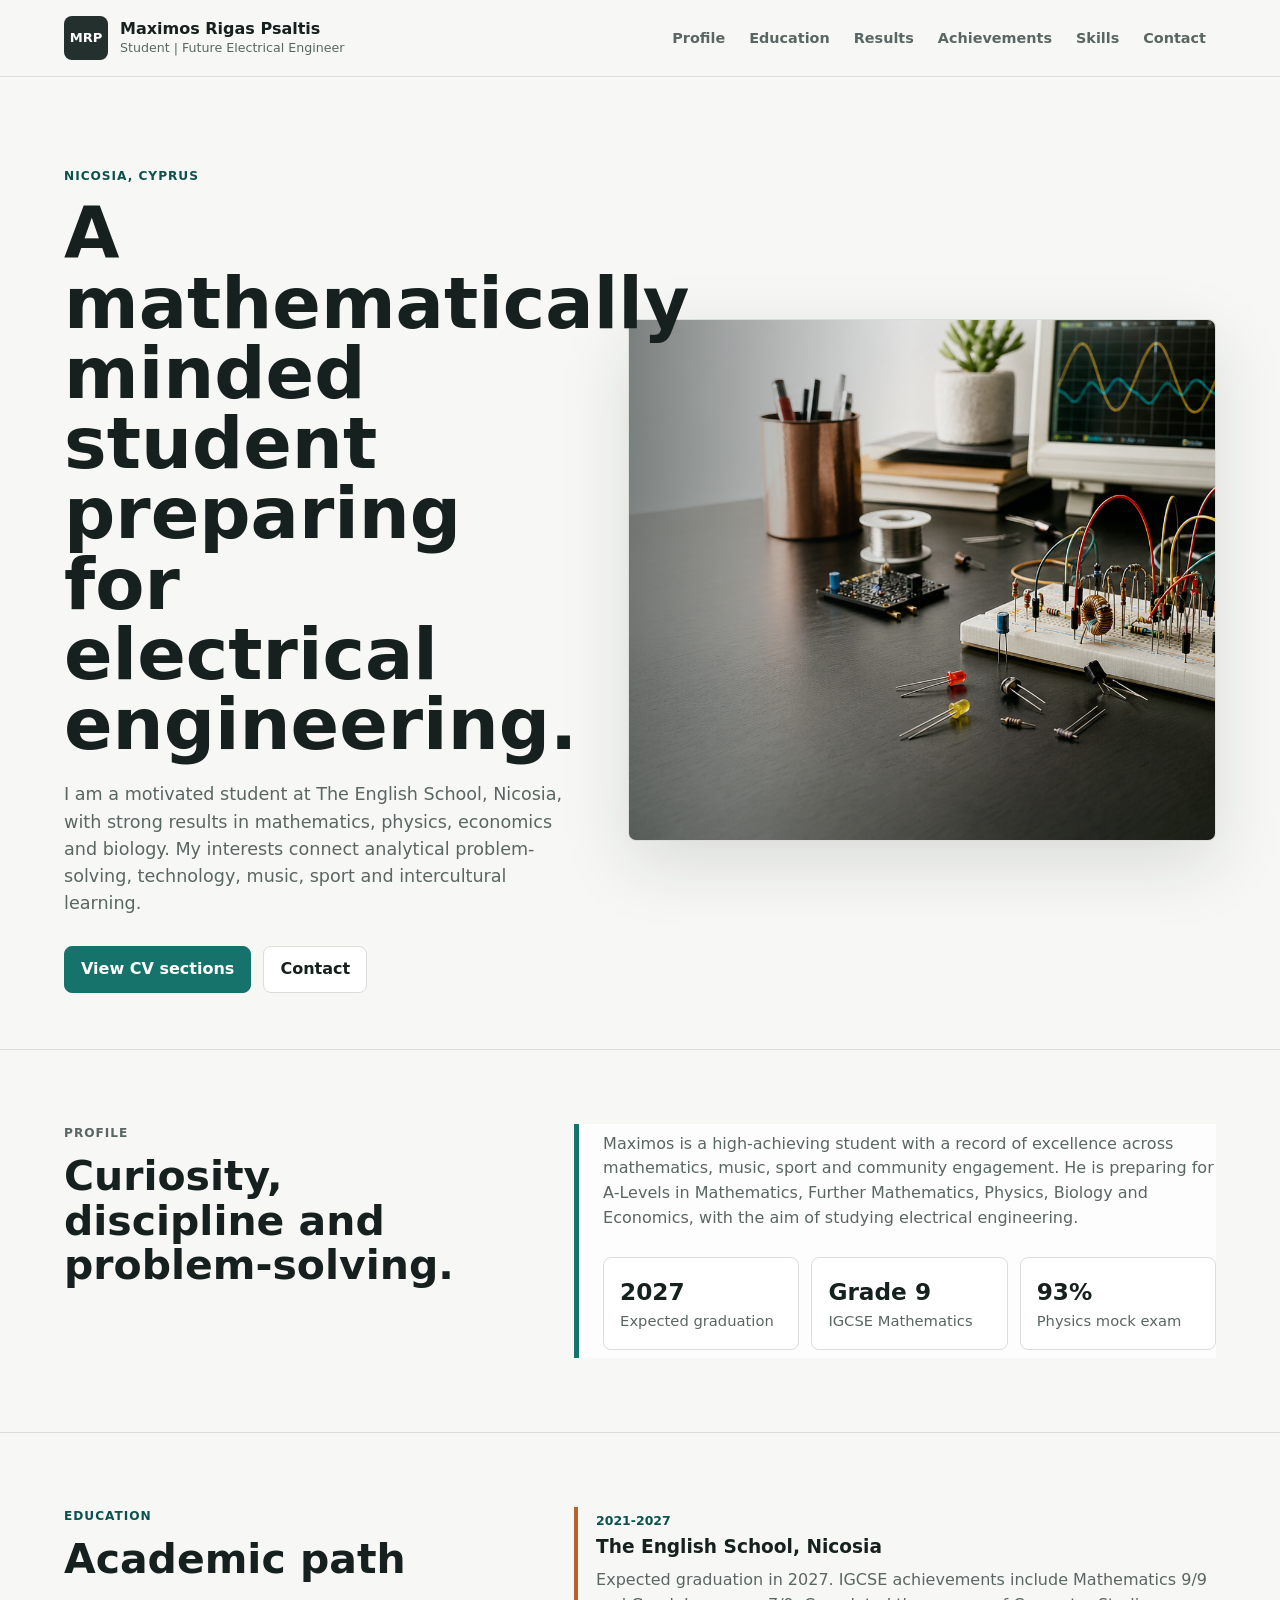
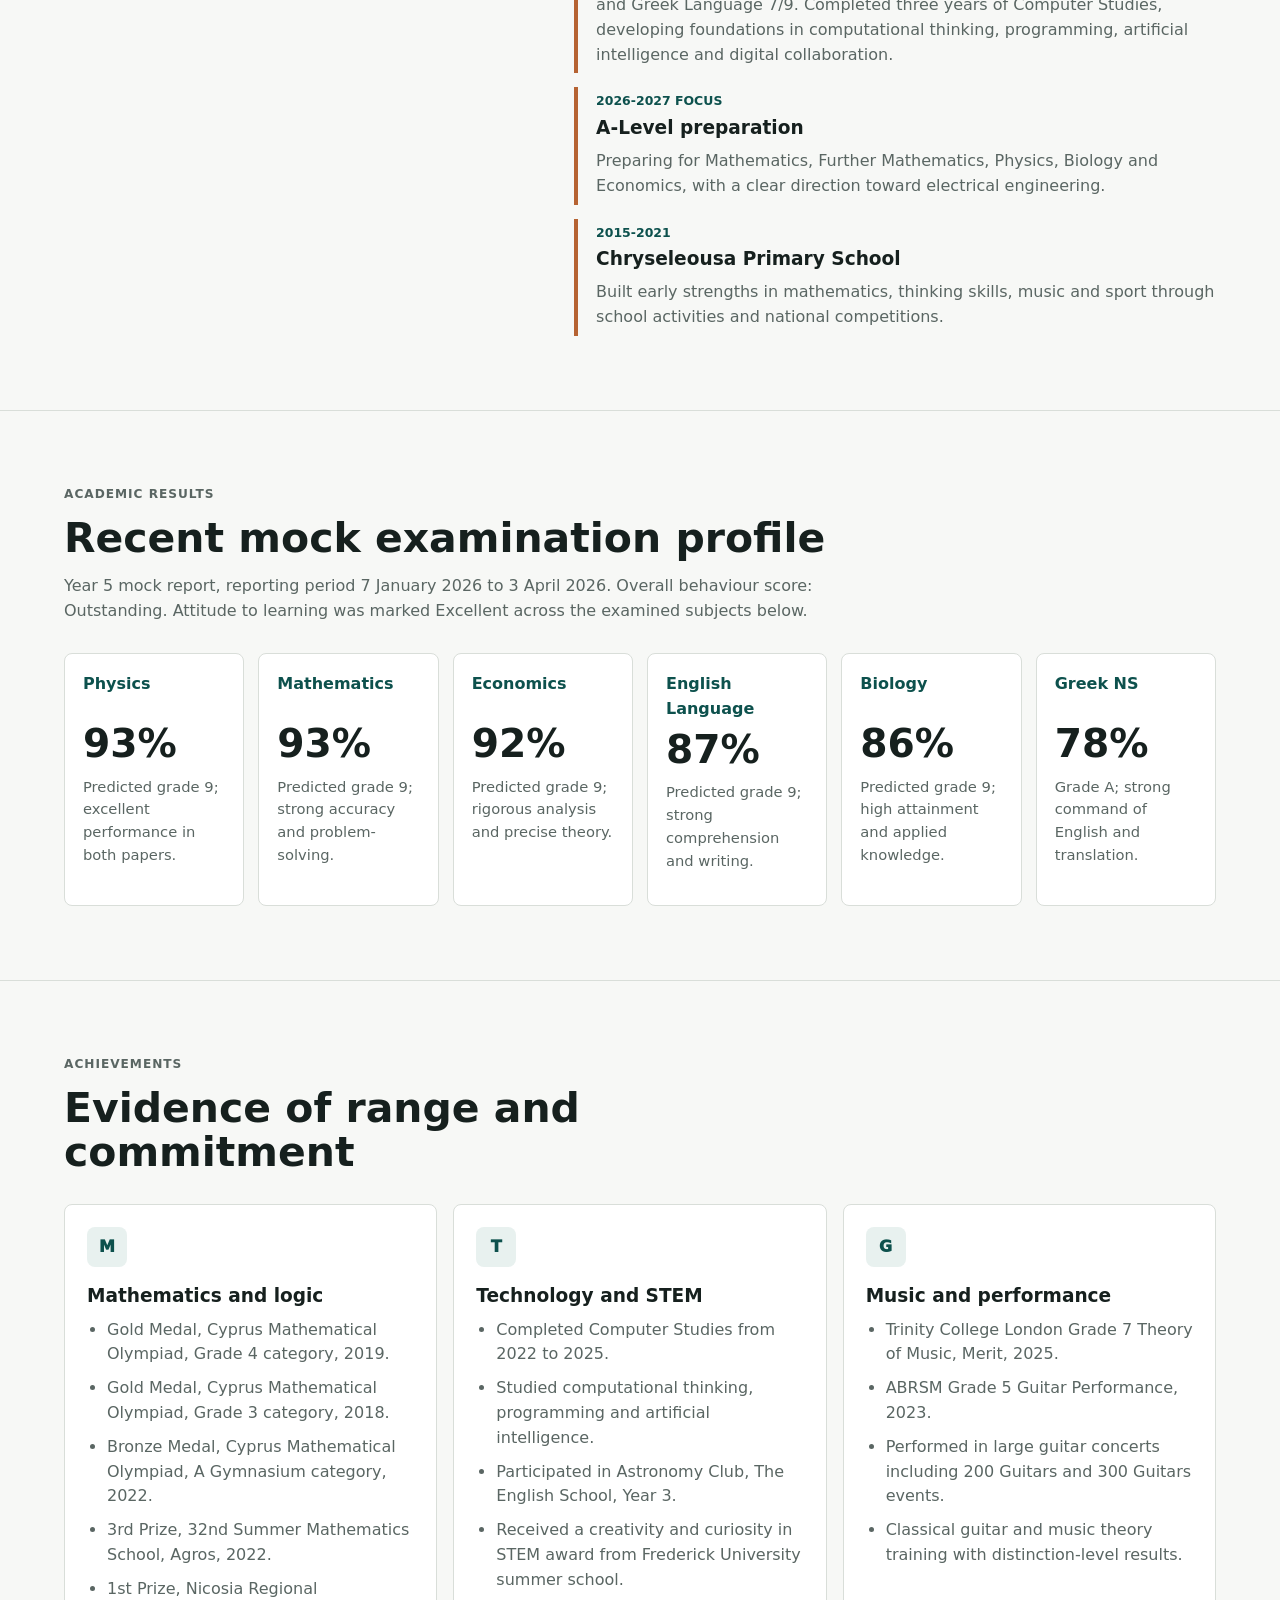
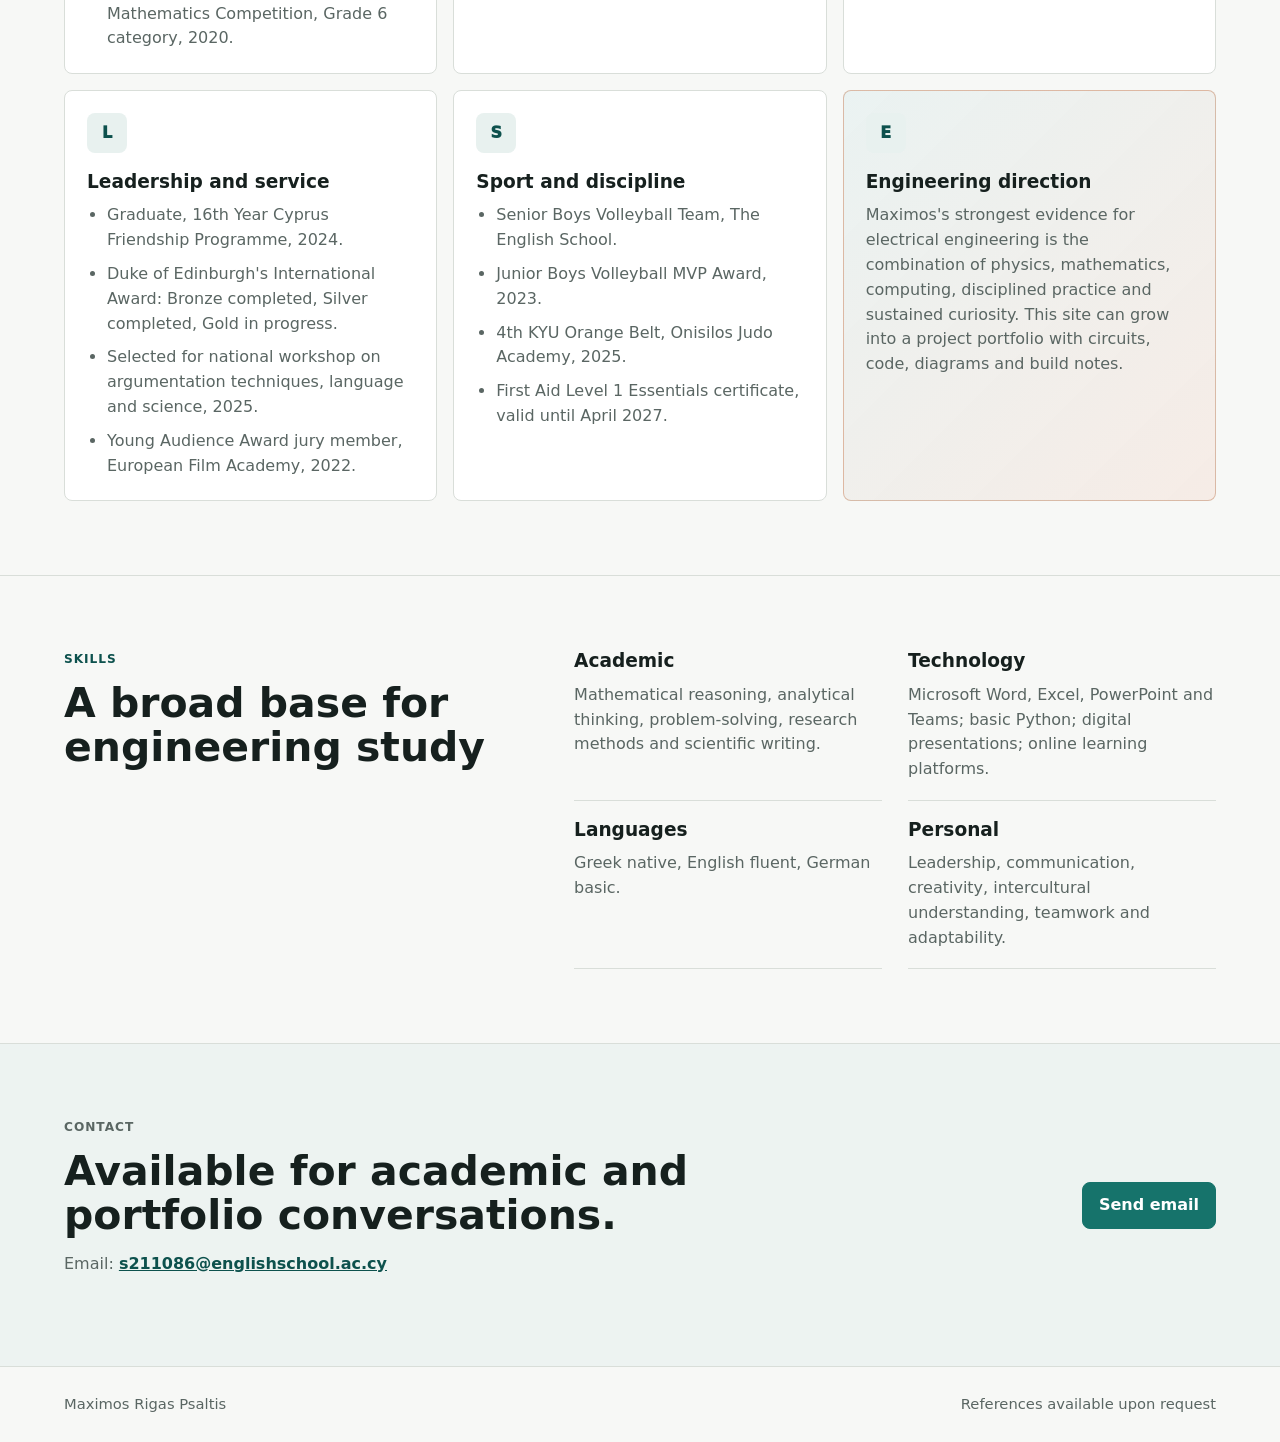
==== index.html @ 95f750e1 "Add files via upload" ====
<!doctype html>
<html lang="en">
  <head>
    <meta charset="utf-8">
    <meta name="viewport" content="width=device-width, initial-scale=1">
    <meta
      name="description"
      content="Online CV and engineering portfolio for Maximos Rigas Psaltis, a student at The English School, Nicosia."
    >
    <title>Maximos Rigas Psaltis | CV</title>
    <link rel="stylesheet" href="styles.css">
  </head>
  <body>
    <header class="site-header">
      <a class="brand" href="#top" aria-label="Maximos Rigas Psaltis home">
        <span class="brand-mark">MRP</span>
        <span>
          <strong>Maximos Rigas Psaltis</strong>
          <small>Student | Future Electrical Engineer</small>
        </span>
      </a>

      <nav class="top-nav" aria-label="Main navigation">
        <a href="#profile">Profile</a>
        <a href="#education">Education</a>
        <a href="#results">Results</a>
        <a href="#achievements">Achievements</a>
        <a href="#skills">Skills</a>
        <a href="#contact">Contact</a>
      </nav>
    </header>

    <main id="top">
      <section class="hero" aria-labelledby="hero-title">
        <div class="hero-copy">
          <p class="eyebrow">Nicosia, Cyprus</p>
          <h1 id="hero-title">A mathematically minded student preparing for electrical engineering.</h1>
          <p class="hero-text">
            I am a motivated student at The English School, Nicosia, with strong
            results in mathematics, physics, economics and biology. My interests
            connect analytical problem-solving, technology, music, sport and
            intercultural learning.
          </p>
          <div class="hero-actions" aria-label="Primary actions">
            <a class="button primary" href="#achievements">View CV sections</a>
            <a class="button secondary" href="#contact">Contact</a>
          </div>
        </div>

        <figure class="hero-media">
          <img src="assets/engineering-hero.png" alt="Electronics workbench with circuit components and study materials">
        </figure>
      </section>

      <section id="profile" class="section intro-grid" aria-labelledby="profile-title">
        <div class="section-heading">
          <p class="eyebrow">Profile</p>
          <h2 id="profile-title">Curiosity, discipline and problem-solving.</h2>
        </div>
        <div class="profile-card">
          <p>
            Maximos is a high-achieving student with a record of excellence across
            mathematics, music, sport and community engagement. He is preparing for
            A-Levels in Mathematics, Further Mathematics, Physics, Biology and
            Economics, with the aim of studying electrical engineering.
          </p>
          <div class="stat-row" aria-label="Profile highlights">
            <div>
              <strong>2027</strong>
              <span>Expected graduation</span>
            </div>
            <div>
              <strong>Grade 9</strong>
              <span>IGCSE Mathematics</span>
            </div>
            <div>
              <strong>93%</strong>
              <span>Physics mock exam</span>
            </div>
          </div>
        </div>
      </section>

      <section id="education" class="section split" aria-labelledby="education-title">
        <div>
          <p class="eyebrow">Education</p>
          <h2 id="education-title">Academic path</h2>
        </div>
        <div class="timeline">
          <article>
            <span>2021-2027</span>
            <h3>The English School, Nicosia</h3>
            <p>
              Expected graduation in 2027. IGCSE achievements include Mathematics
              9/9 and Greek Language 7/9. Completed three years of Computer
              Studies, developing foundations in computational thinking,
              programming, artificial intelligence and digital collaboration.
            </p>
          </article>
          <article>
            <span>2026-2027 focus</span>
            <h3>A-Level preparation</h3>
            <p>
              Preparing for Mathematics, Further Mathematics, Physics, Biology and
              Economics, with a clear direction toward electrical engineering.
            </p>
          </article>
          <article>
            <span>2015-2021</span>
            <h3>Chryseleousa Primary School</h3>
            <p>
              Built early strengths in mathematics, thinking skills, music and
              sport through school activities and national competitions.
            </p>
          </article>
        </div>
      </section>

      <section id="results" class="section" aria-labelledby="results-title">
        <div class="section-heading">
          <p class="eyebrow">Academic results</p>
          <h2 id="results-title">Recent mock examination profile</h2>
          <p>
            Year 5 mock report, reporting period 7 January 2026 to 3 April 2026.
            Overall behaviour score: Outstanding. Attitude to learning was marked
            Excellent across the examined subjects below.
          </p>
        </div>

        <div class="results-grid">
          <article class="result-card">
            <span>Physics</span>
            <strong>93%</strong>
            <p>Predicted grade 9; excellent performance in both papers.</p>
          </article>
          <article class="result-card">
            <span>Mathematics</span>
            <strong>93%</strong>
            <p>Predicted grade 9; strong accuracy and problem-solving.</p>
          </article>
          <article class="result-card">
            <span>Economics</span>
            <strong>92%</strong>
            <p>Predicted grade 9; rigorous analysis and precise theory.</p>
          </article>
          <article class="result-card">
            <span>English Language</span>
            <strong>87%</strong>
            <p>Predicted grade 9; strong comprehension and writing.</p>
          </article>
          <article class="result-card">
            <span>Biology</span>
            <strong>86%</strong>
            <p>Predicted grade 9; high attainment and applied knowledge.</p>
          </article>
          <article class="result-card">
            <span>Greek NS</span>
            <strong>78%</strong>
            <p>Grade A; strong command of English and translation.</p>
          </article>
        </div>
      </section>

      <section id="achievements" class="section" aria-labelledby="achievements-title">
        <div class="section-heading">
          <p class="eyebrow">Achievements</p>
          <h2 id="achievements-title">Evidence of range and commitment</h2>
        </div>

        <div class="achievement-grid">
          <article class="achievement-card">
            <div class="card-icon" aria-hidden="true">M</div>
            <h3>Mathematics and logic</h3>
            <ul>
              <li>Gold Medal, Cyprus Mathematical Olympiad, Grade 4 category, 2019.</li>
              <li>Gold Medal, Cyprus Mathematical Olympiad, Grade 3 category, 2018.</li>
              <li>Bronze Medal, Cyprus Mathematical Olympiad, A Gymnasium category, 2022.</li>
              <li>3rd Prize, 32nd Summer Mathematics School, Agros, 2022.</li>
              <li>1st Prize, Nicosia Regional Mathematics Competition, Grade 6 category, 2020.</li>
            </ul>
          </article>

          <article class="achievement-card">
            <div class="card-icon" aria-hidden="true">T</div>
            <h3>Technology and STEM</h3>
            <ul>
              <li>Completed Computer Studies from 2022 to 2025.</li>
              <li>Studied computational thinking, programming and artificial intelligence.</li>
              <li>Participated in Astronomy Club, The English School, Year 3.</li>
              <li>Received a creativity and curiosity in STEM award from Frederick University summer school.</li>
            </ul>
          </article>

          <article class="achievement-card">
            <div class="card-icon" aria-hidden="true">G</div>
            <h3>Music and performance</h3>
            <ul>
              <li>Trinity College London Grade 7 Theory of Music, Merit, 2025.</li>
              <li>ABRSM Grade 5 Guitar Performance, 2023.</li>
              <li>Performed in large guitar concerts including 200 Guitars and 300 Guitars events.</li>
              <li>Classical guitar and music theory training with distinction-level results.</li>
            </ul>
          </article>

          <article class="achievement-card">
            <div class="card-icon" aria-hidden="true">L</div>
            <h3>Leadership and service</h3>
            <ul>
              <li>Graduate, 16th Year Cyprus Friendship Programme, 2024.</li>
              <li>Duke of Edinburgh's International Award: Bronze completed, Silver completed, Gold in progress.</li>
              <li>Selected for national workshop on argumentation techniques, language and science, 2025.</li>
              <li>Young Audience Award jury member, European Film Academy, 2022.</li>
            </ul>
          </article>

          <article class="achievement-card">
            <div class="card-icon" aria-hidden="true">S</div>
            <h3>Sport and discipline</h3>
            <ul>
              <li>Senior Boys Volleyball Team, The English School.</li>
              <li>Junior Boys Volleyball MVP Award, 2023.</li>
              <li>4th KYU Orange Belt, Onisilos Judo Academy, 2025.</li>
              <li>First Aid Level 1 Essentials certificate, valid until April 2027.</li>
            </ul>
          </article>

          <article class="achievement-card highlight-card">
            <div class="card-icon" aria-hidden="true">E</div>
            <h3>Engineering direction</h3>
            <p>
              Maximos's strongest evidence for electrical engineering is the
              combination of physics, mathematics, computing, disciplined practice
              and sustained curiosity. This site can grow into a project portfolio
              with circuits, code, diagrams and build notes.
            </p>
          </article>
        </div>
      </section>

      <section id="skills" class="section split" aria-labelledby="skills-title">
        <div>
          <p class="eyebrow">Skills</p>
          <h2 id="skills-title">A broad base for engineering study</h2>
        </div>
        <div class="skills-list">
          <div>
            <h3>Academic</h3>
            <p>Mathematical reasoning, analytical thinking, problem-solving, research methods and scientific writing.</p>
          </div>
          <div>
            <h3>Technology</h3>
            <p>Microsoft Word, Excel, PowerPoint and Teams; basic Python; digital presentations; online learning platforms.</p>
          </div>
          <div>
            <h3>Languages</h3>
            <p>Greek native, English fluent, German basic.</p>
          </div>
          <div>
            <h3>Personal</h3>
            <p>Leadership, communication, creativity, intercultural understanding, teamwork and adaptability.</p>
          </div>
        </div>
      </section>

      <section id="contact" class="section contact-band" aria-labelledby="contact-title">
        <div>
          <p class="eyebrow">Contact</p>
          <h2 id="contact-title">Available for academic and portfolio conversations.</h2>
          <p>
            Email: <a href="mailto:s211086@englishschool.ac.cy">s211086@englishschool.ac.cy</a>
          </p>
        </div>
        <a class="button primary" href="mailto:s211086@englishschool.ac.cy">Send email</a>
      </section>
    </main>

    <footer class="site-footer">
      <span>Maximos Rigas Psaltis</span>
      <span>References available upon request</span>
    </footer>
  </body>
</html>
---- styles.css ----
:root {
  color-scheme: light;
  --bg: #f7f8f6;
  --ink: #16201e;
  --muted: #5a6663;
  --line: #d9ded9;
  --panel: #ffffff;
  --soft: #e8f1ef;
  --accent: #16736b;
  --accent-dark: #0d514d;
  --copper: #b66332;
  --graphite: #24302e;
  --shadow: 0 22px 70px rgba(22, 32, 30, 0.13);
}

* {
  box-sizing: border-box;
}

html {
  scroll-behavior: smooth;
}

body {
  margin: 0;
  background: var(--bg);
  color: var(--ink);
  font-family:
    Inter, ui-sans-serif, system-ui, -apple-system, BlinkMacSystemFont, "Segoe UI",
    sans-serif;
  line-height: 1.55;
}

a {
  color: inherit;
}

.site-header {
  position: sticky;
  top: 0;
  z-index: 20;
  display: flex;
  align-items: center;
  justify-content: space-between;
  gap: 24px;
  padding: 16px clamp(18px, 5vw, 72px);
  border-bottom: 1px solid rgba(217, 222, 217, 0.9);
  background: rgba(247, 248, 246, 0.93);
  backdrop-filter: blur(18px);
}

.brand {
  display: flex;
  align-items: center;
  gap: 12px;
  min-width: 250px;
  text-decoration: none;
}

.brand-mark {
  display: grid;
  width: 44px;
  height: 44px;
  flex: 0 0 auto;
  place-items: center;
  border-radius: 8px;
  background: var(--graphite);
  color: #fff;
  font-size: 0.82rem;
  font-weight: 900;
}

.brand strong,
.brand small {
  display: block;
}

.brand strong {
  line-height: 1.2;
}

.brand small {
  color: var(--muted);
  font-size: 0.79rem;
}

.top-nav {
  display: flex;
  align-items: center;
  justify-content: flex-end;
  gap: 4px;
}

.top-nav a {
  border-radius: 8px;
  color: var(--muted);
  font-size: 0.9rem;
  font-weight: 750;
  padding: 8px 10px;
  text-decoration: none;
}

.top-nav a:hover {
  background: var(--soft);
  color: var(--ink);
}

.hero {
  display: grid;
  grid-template-columns: minmax(0, 0.92fr) minmax(360px, 1.08fr);
  gap: clamp(28px, 5vw, 72px);
  min-height: calc(100vh - 77px);
  padding: clamp(48px, 7vw, 92px) clamp(18px, 5vw, 72px) 56px;
  align-items: center;
}

.hero-copy {
  position: relative;
  z-index: 1;
}

.eyebrow {
  margin: 0 0 12px;
  color: var(--accent-dark);
  font-size: 0.76rem;
  font-weight: 900;
  letter-spacing: 0.08em;
  text-transform: uppercase;
}

h1,
h2,
h3,
p {
  margin-top: 0;
}

h1 {
  max-width: 840px;
  margin-bottom: 22px;
  font-size: clamp(2.55rem, 5.6vw, 5.45rem);
  letter-spacing: 0;
  line-height: 0.98;
}

h2 {
  margin-bottom: 14px;
  font-size: clamp(1.85rem, 3.2vw, 3.15rem);
  letter-spacing: 0;
  line-height: 1.08;
}

h3 {
  margin-bottom: 10px;
  font-size: 1.16rem;
  line-height: 1.2;
}

.hero-text,
.section-heading p,
.profile-card p,
.timeline p,
.result-card p,
.achievement-card li,
.achievement-card p,
.skills-list p,
.contact-band p {
  color: var(--muted);
}

.hero-text {
  max-width: 690px;
  margin-bottom: 28px;
  font-size: 1.1rem;
}

.hero-actions {
  display: flex;
  flex-wrap: wrap;
  gap: 12px;
}

.button {
  display: inline-flex;
  align-items: center;
  justify-content: center;
  min-height: 44px;
  border: 1px solid var(--line);
  border-radius: 8px;
  padding: 10px 16px;
  font-weight: 850;
  text-decoration: none;
}

.button.primary {
  border-color: var(--accent);
  background: var(--accent);
  color: #fff;
}

.button.primary:hover {
  background: var(--accent-dark);
}

.button.secondary {
  background: #fff;
}

.button.secondary:hover {
  border-color: var(--accent);
}

.hero-media {
  position: relative;
  min-height: 520px;
  margin: 0;
  overflow: hidden;
  border: 1px solid rgba(217, 222, 217, 0.95);
  border-radius: 8px;
  background: var(--panel);
  box-shadow: var(--shadow);
}

.hero-media::after {
  position: absolute;
  inset: 0;
  content: "";
  background:
    linear-gradient(90deg, rgba(22, 32, 30, 0.55), rgba(22, 32, 30, 0.04) 48%),
    linear-gradient(0deg, rgba(22, 32, 30, 0.18), transparent 38%);
  pointer-events: none;
}

.hero-media img {
  width: 100%;
  height: 100%;
  min-height: 520px;
  display: block;
  object-fit: cover;
}

.section {
  padding: 74px clamp(18px, 5vw, 72px);
  border-top: 1px solid var(--line);
}

.section-heading {
  max-width: 790px;
  margin-bottom: 30px;
}

.intro-grid,
.split {
  display: grid;
  grid-template-columns: minmax(0, 0.82fr) minmax(340px, 1.18fr);
  gap: clamp(26px, 5vw, 72px);
}

.profile-card {
  border-left: 5px solid var(--accent);
  background: rgba(255, 255, 255, 0.76);
  padding: 8px 0 8px 24px;
}

.stat-row {
  display: grid;
  grid-template-columns: repeat(3, minmax(0, 1fr));
  gap: 12px;
  margin-top: 26px;
}

.stat-row div,
.result-card,
.achievement-card {
  border: 1px solid var(--line);
  border-radius: 8px;
  background: var(--panel);
}

.stat-row div {
  padding: 16px;
}

.stat-row strong,
.stat-row span,
.result-card span,
.result-card strong {
  display: block;
}

.stat-row strong {
  font-size: 1.45rem;
}

.stat-row span,
.result-card p {
  color: var(--muted);
  font-size: 0.92rem;
}

.timeline {
  display: grid;
  gap: 14px;
}

.timeline article {
  border-left: 4px solid var(--copper);
  padding: 4px 0 6px 18px;
}

.timeline span {
  display: block;
  margin-bottom: 6px;
  color: var(--accent-dark);
  font-size: 0.78rem;
  font-weight: 900;
  text-transform: uppercase;
}

.timeline p,
.skills-list p {
  margin-bottom: 0;
}

.results-grid {
  display: grid;
  grid-template-columns: repeat(6, minmax(0, 1fr));
  gap: 14px;
}

.result-card {
  min-height: 210px;
  padding: 18px;
}

.result-card span {
  min-height: 44px;
  color: var(--accent-dark);
  font-weight: 900;
}

.result-card strong {
  margin: 8px 0 12px;
  font-size: 2.45rem;
  line-height: 1;
}

.achievement-grid {
  display: grid;
  grid-template-columns: repeat(3, minmax(0, 1fr));
  gap: 16px;
}

.achievement-card {
  min-height: 340px;
  padding: 22px;
}

.card-icon {
  display: grid;
  width: 40px;
  height: 40px;
  margin-bottom: 18px;
  place-items: center;
  border-radius: 8px;
  background: var(--soft);
  color: var(--accent-dark);
  font-weight: 950;
}

.achievement-card ul {
  margin: 0;
  padding-left: 20px;
}

.achievement-card li + li {
  margin-top: 9px;
}

.highlight-card {
  border-color: rgba(182, 99, 50, 0.38);
  background:
    linear-gradient(135deg, rgba(22, 115, 107, 0.09), rgba(182, 99, 50, 0.12)),
    #fff;
}

.skills-list {
  display: grid;
  grid-template-columns: repeat(2, minmax(0, 1fr));
  gap: 18px 26px;
}

.skills-list div {
  padding-bottom: 18px;
  border-bottom: 1px solid var(--line);
}

.contact-band {
  display: flex;
  align-items: center;
  justify-content: space-between;
  gap: 28px;
  background: #edf3f1;
}

.contact-band div {
  max-width: 820px;
}

.contact-band a:not(.button) {
  color: var(--accent-dark);
  font-weight: 850;
}

.site-footer {
  display: flex;
  justify-content: space-between;
  gap: 18px;
  padding: 26px clamp(18px, 5vw, 72px);
  border-top: 1px solid var(--line);
  color: var(--muted);
  font-size: 0.92rem;
}

@media (max-width: 1160px) {
  .top-nav {
    flex-wrap: wrap;
  }

  .results-grid {
    grid-template-columns: repeat(3, minmax(0, 1fr));
  }

  .achievement-grid {
    grid-template-columns: repeat(2, minmax(0, 1fr));
  }
}

@media (max-width: 920px) {
  .site-header {
    align-items: flex-start;
    flex-direction: column;
  }

  .brand {
    min-width: 0;
  }

  .top-nav {
    width: 100%;
    justify-content: flex-start;
  }

  .hero,
  .intro-grid,
  .split {
    grid-template-columns: 1fr;
  }

  .hero {
    min-height: auto;
  }

  .hero-media,
  .hero-media img {
    min-height: 380px;
  }
}

@media (max-width: 680px) {
  .site-header,
  .contact-band,
  .site-footer {
    align-items: flex-start;
    flex-direction: column;
  }

  .top-nav a {
    padding: 8px 9px;
  }

  h1 {
    font-size: 2.35rem;
    line-height: 1.04;
  }

  .section {
    padding-block: 56px;
  }

  .hero {
    padding-top: 38px;
  }

  .hero-media,
  .hero-media img {
    min-height: 300px;
  }

  .stat-row,
  .results-grid,
  .achievement-grid,
  .skills-list {
    grid-template-columns: 1fr;
  }

  .achievement-card,
  .result-card {
    min-height: auto;
  }
}
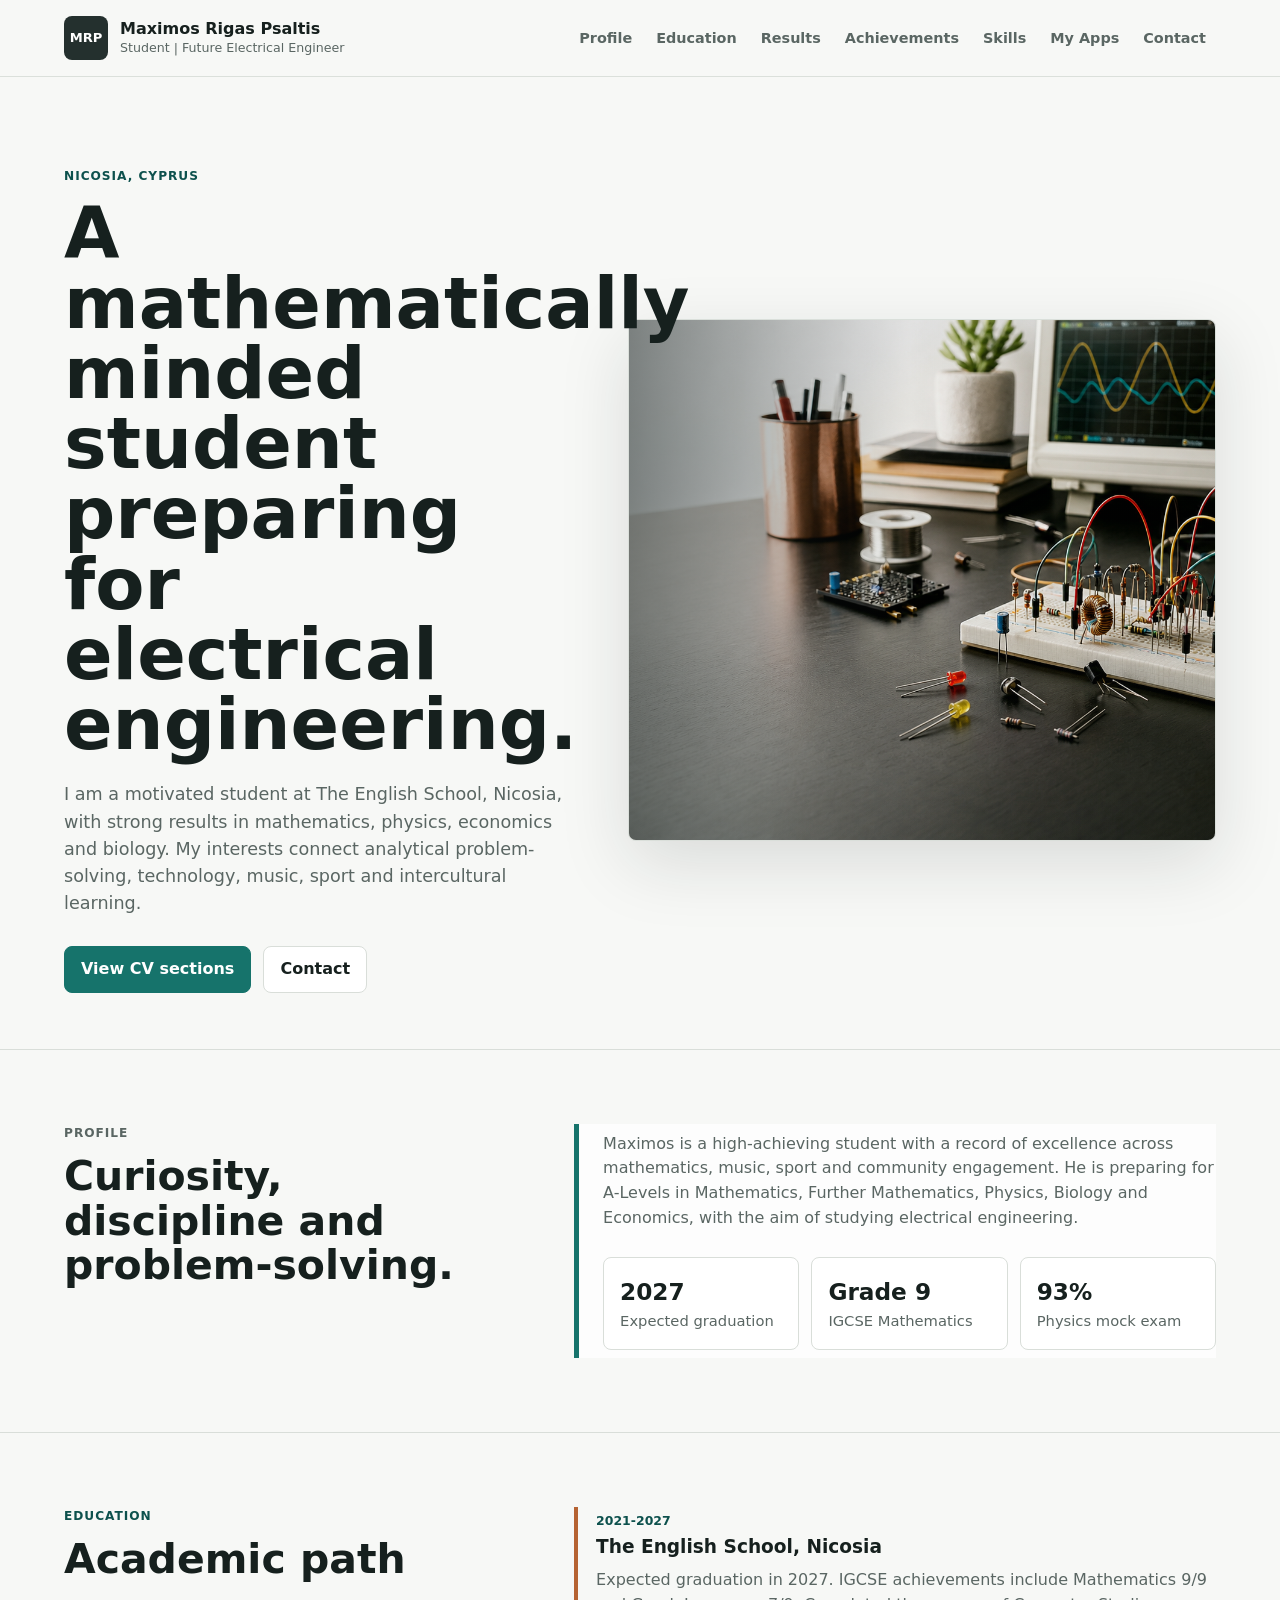
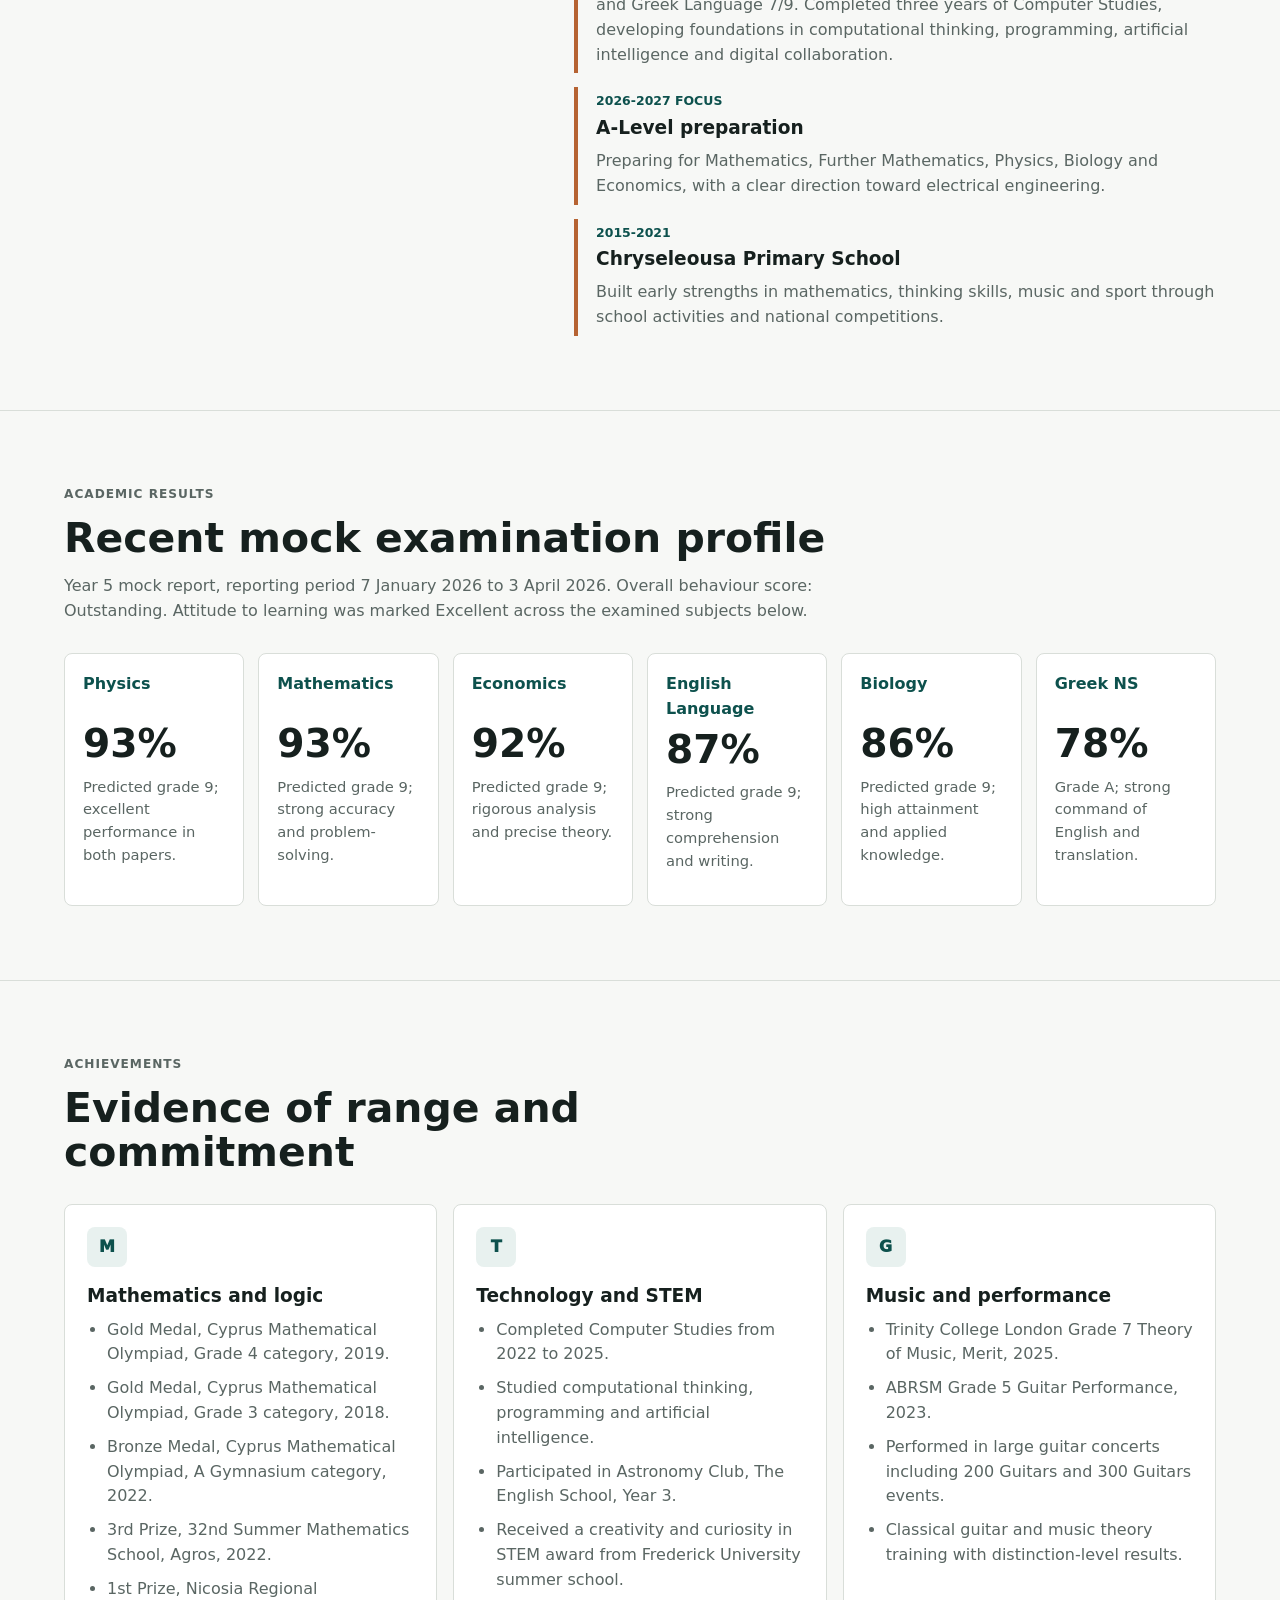
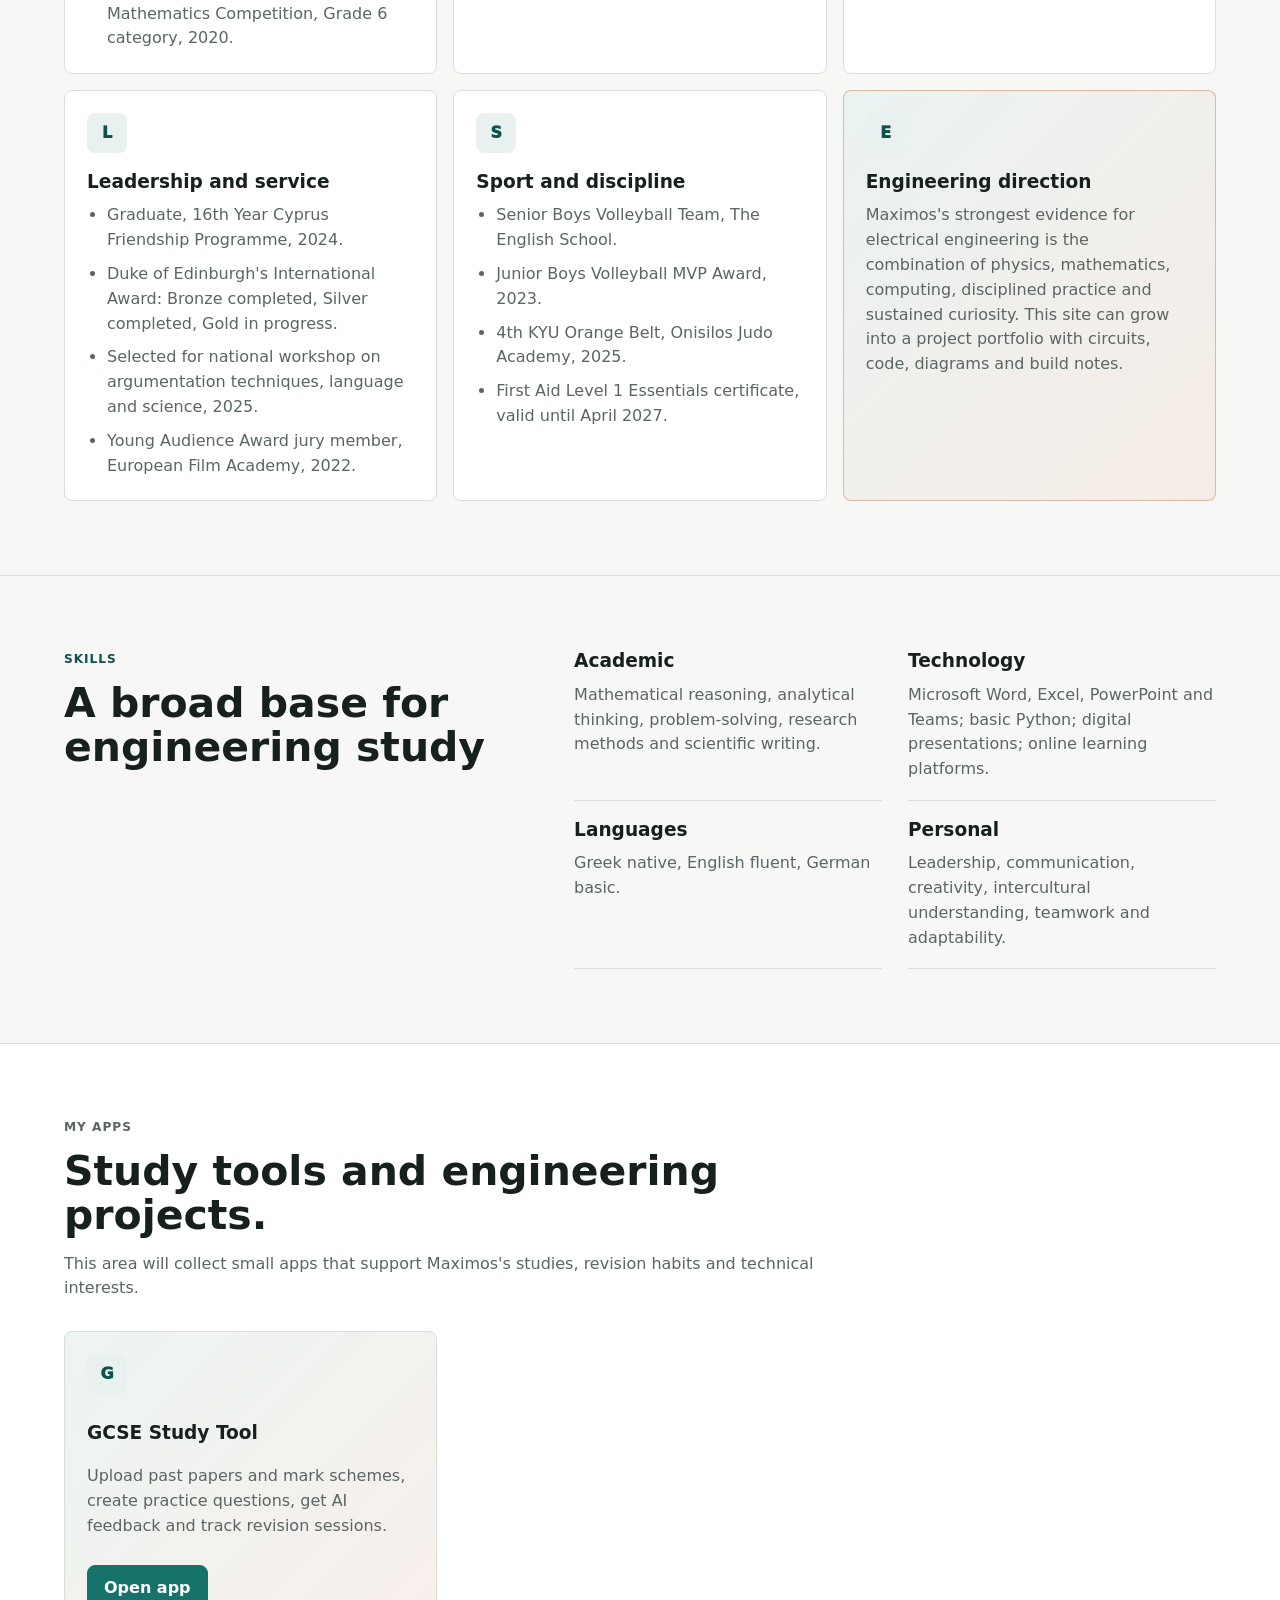
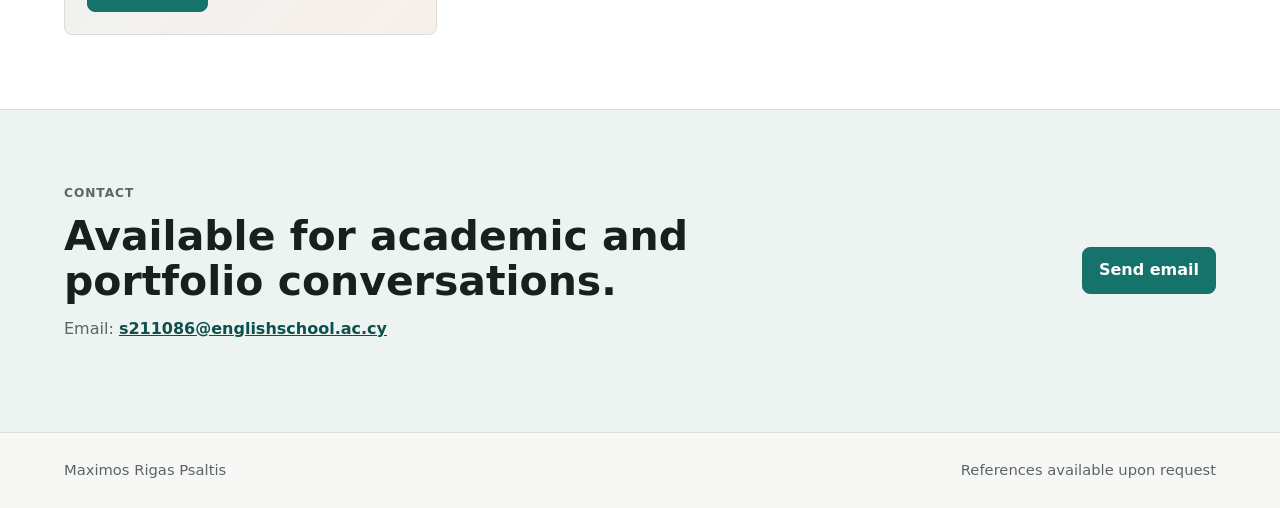
==== commit 6cf94478: "Add files via upload" ====
--- a/index.html
+++ b/index.html
@@ -26,6 +26,7 @@
         <a href="#results">Results</a>
         <a href="#achievements">Achievements</a>
         <a href="#skills">Skills</a>
+        <a href="#apps">My Apps</a>
         <a href="#contact">Contact</a>
       </nav>
     </header>
@@ -262,6 +263,29 @@
         </div>
       </section>
 
+      <section id="apps" class="section apps-section" aria-labelledby="apps-title">
+        <div class="section-heading">
+          <p class="eyebrow">My Apps</p>
+          <h2 id="apps-title">Study tools and engineering projects.</h2>
+          <p>
+            This area will collect small apps that support Maximos&apos;s studies,
+            revision habits and technical interests.
+          </p>
+        </div>
+
+        <div class="apps-grid">
+          <article class="app-card">
+            <span class="card-icon" aria-hidden="true">G</span>
+            <h3>GCSE Study Tool</h3>
+            <p>
+              Upload past papers and mark schemes, create practice questions,
+              get AI feedback and track revision sessions.
+            </p>
+            <a class="button primary" href="https://gcse-study-tool-b5rjym2qkesce7vkrkxkvv.streamlit.app/" target="_blank" rel="noopener">Open app</a>
+          </article>
+        </div>
+      </section>
+
       <section id="contact" class="section contact-band" aria-labelledby="contact-title">
         <div>
           <p class="eyebrow">Contact</p>
--- a/styles.css
+++ b/styles.css
@@ -395,6 +395,38 @@
   border-bottom: 1px solid var(--line);
 }
 
+.apps-section {
+  background: #fff;
+}
+
+.apps-grid {
+  display: grid;
+  grid-template-columns: repeat(3, minmax(0, 1fr));
+  gap: 16px;
+}
+
+.app-card {
+  display: grid;
+  gap: 10px;
+  max-width: 430px;
+  min-height: 280px;
+  padding: 22px;
+  border: 1px solid var(--line);
+  border-radius: 8px;
+  background:
+    linear-gradient(135deg, rgba(22, 115, 107, 0.08), rgba(182, 99, 50, 0.1)),
+    #fff;
+}
+
+.app-card p {
+  color: var(--muted);
+}
+
+.app-card .button {
+  justify-self: start;
+  align-self: end;
+}
+
 .contact-band {
   display: flex;
   align-items: center;
@@ -434,6 +466,10 @@
   .achievement-grid {
     grid-template-columns: repeat(2, minmax(0, 1fr));
   }
+
+  .apps-grid {
+    grid-template-columns: repeat(2, minmax(0, 1fr));
+  }
 }
 
 @media (max-width: 920px) {
@@ -500,6 +536,7 @@
   .stat-row,
   .results-grid,
   .achievement-grid,
+  .apps-grid,
   .skills-list {
     grid-template-columns: 1fr;
   }
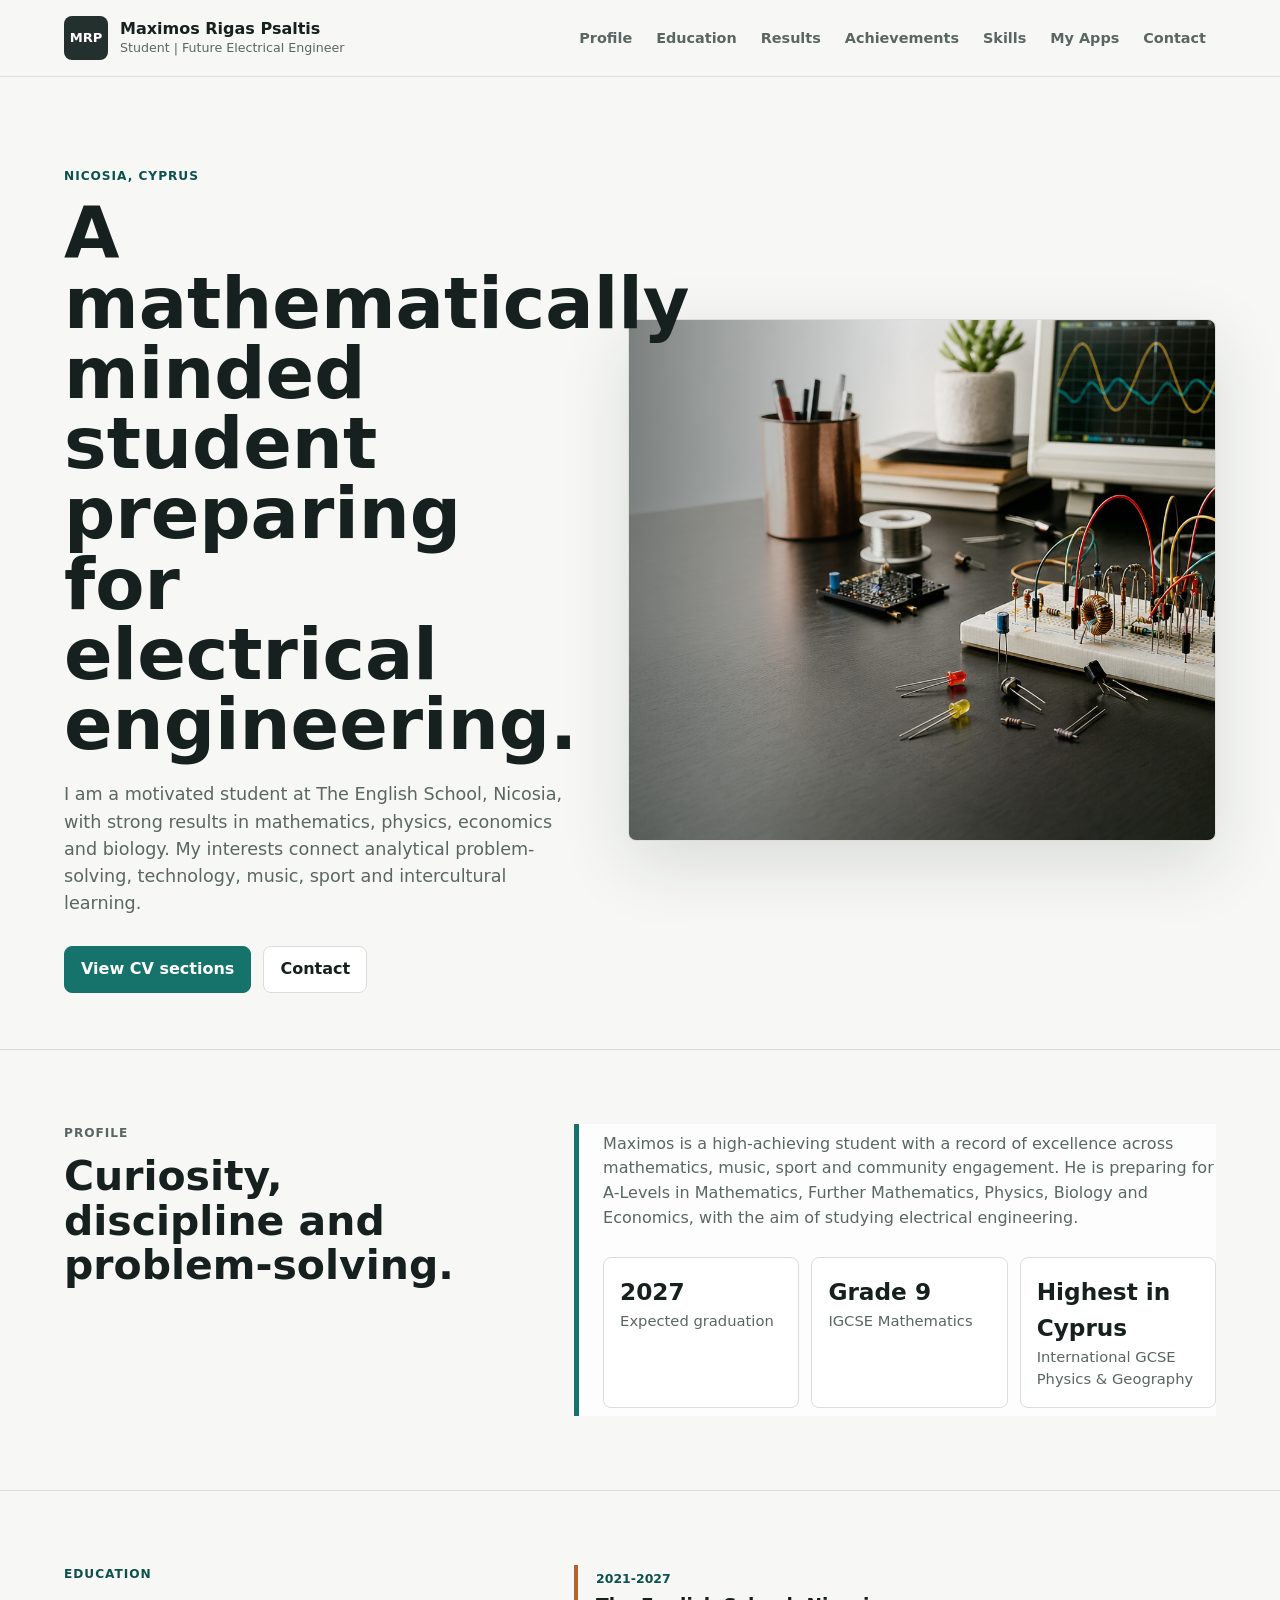
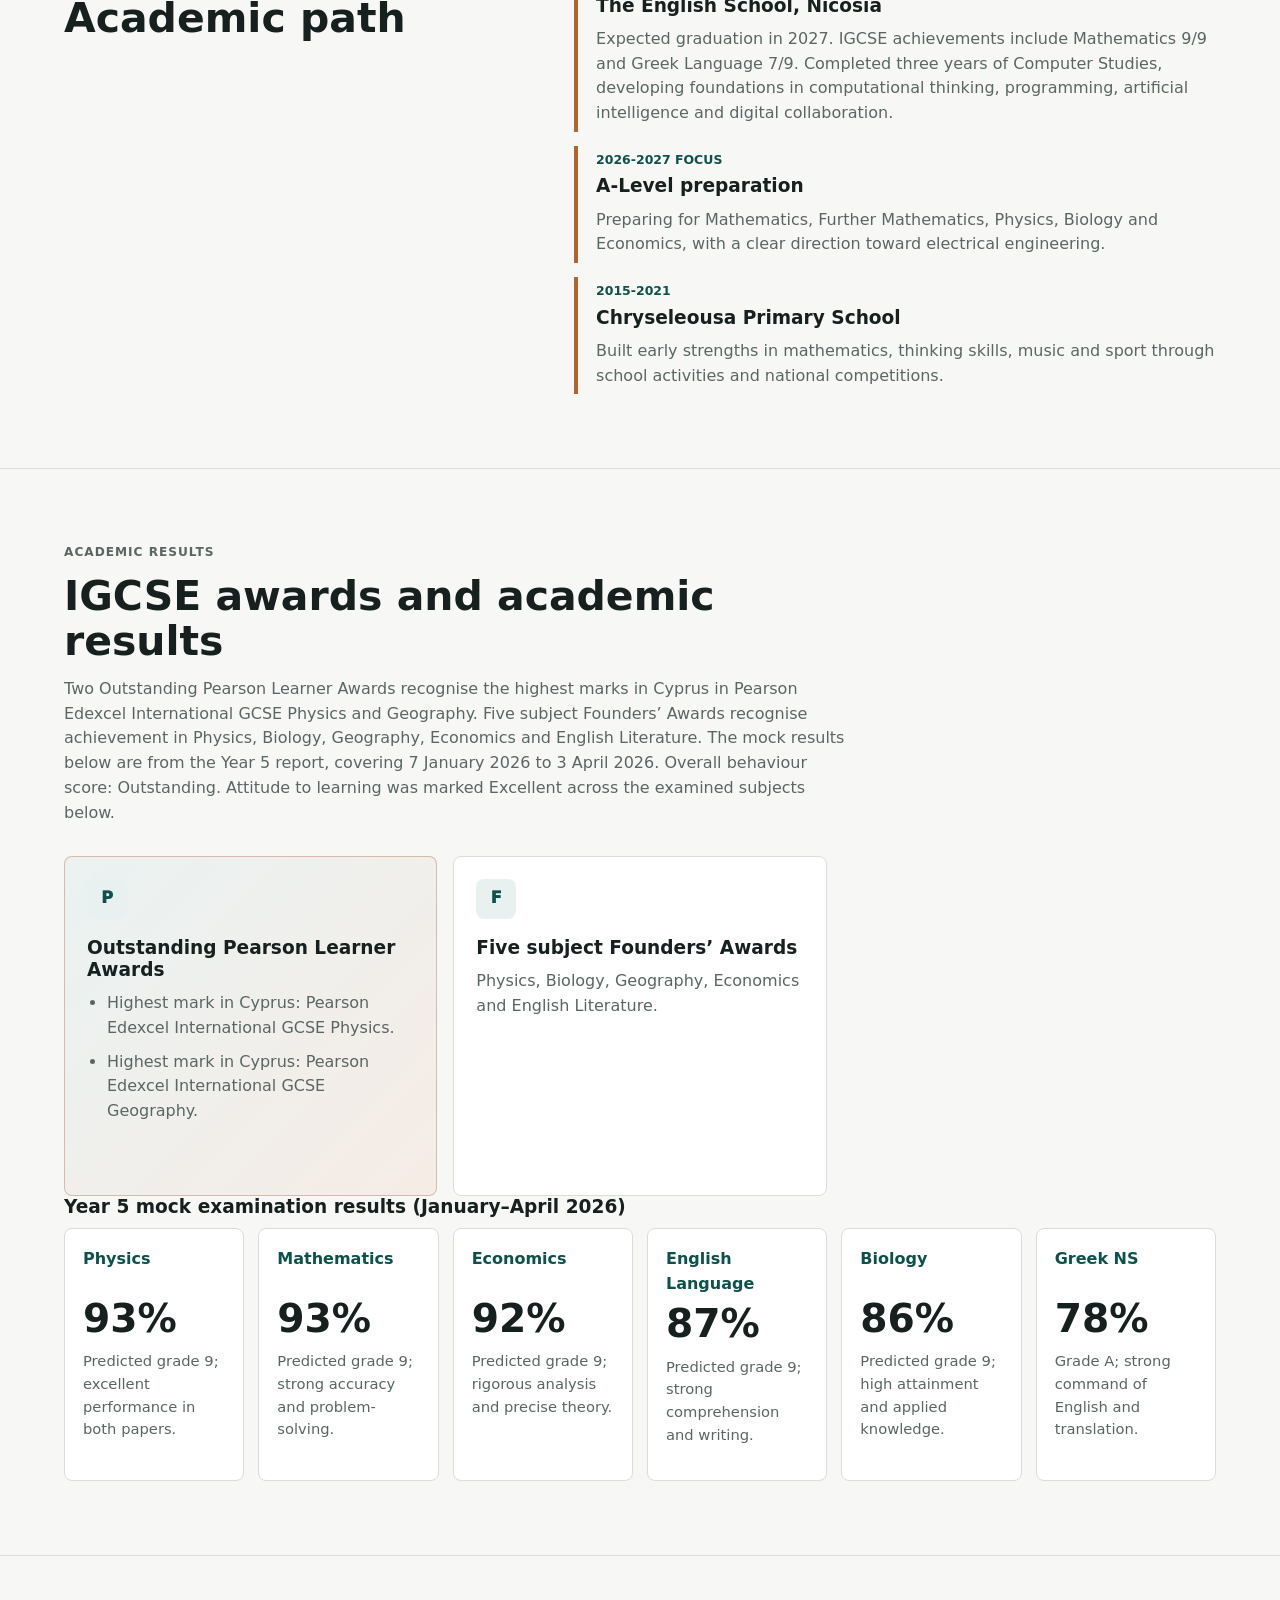
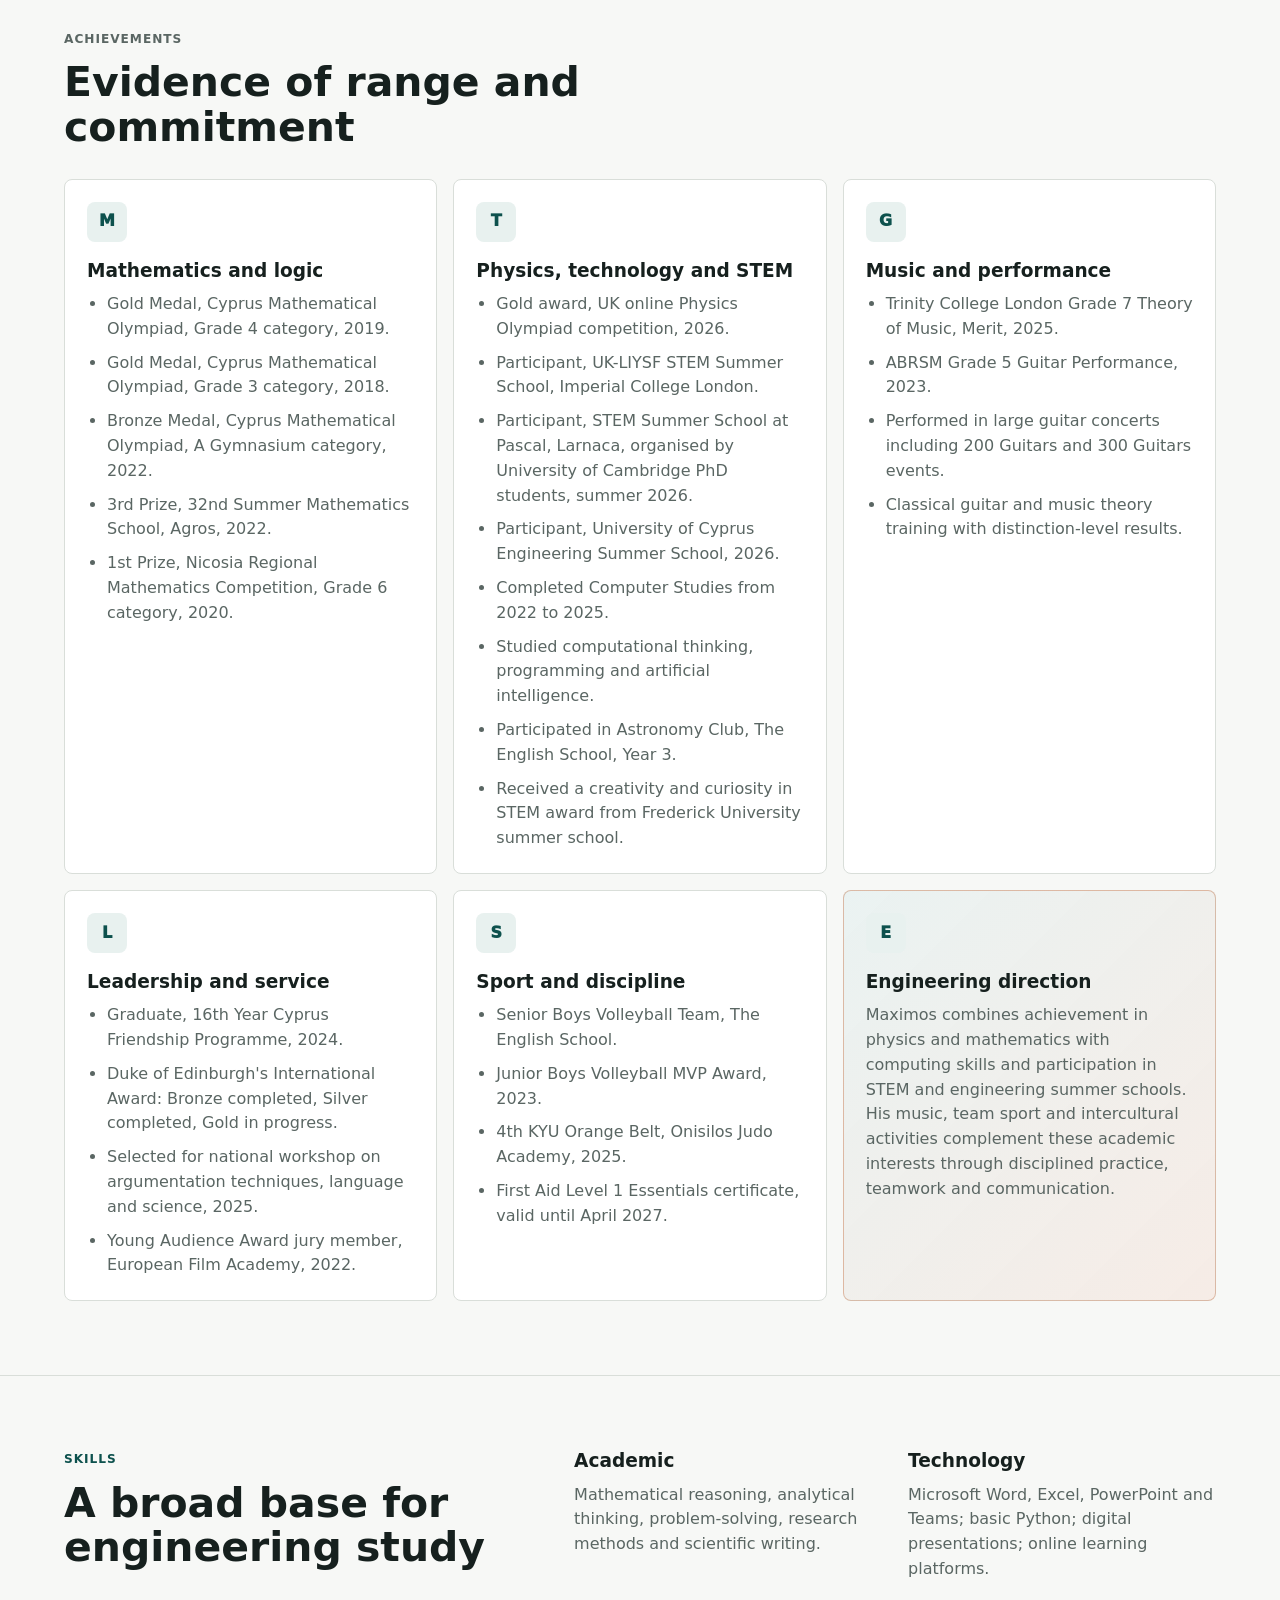
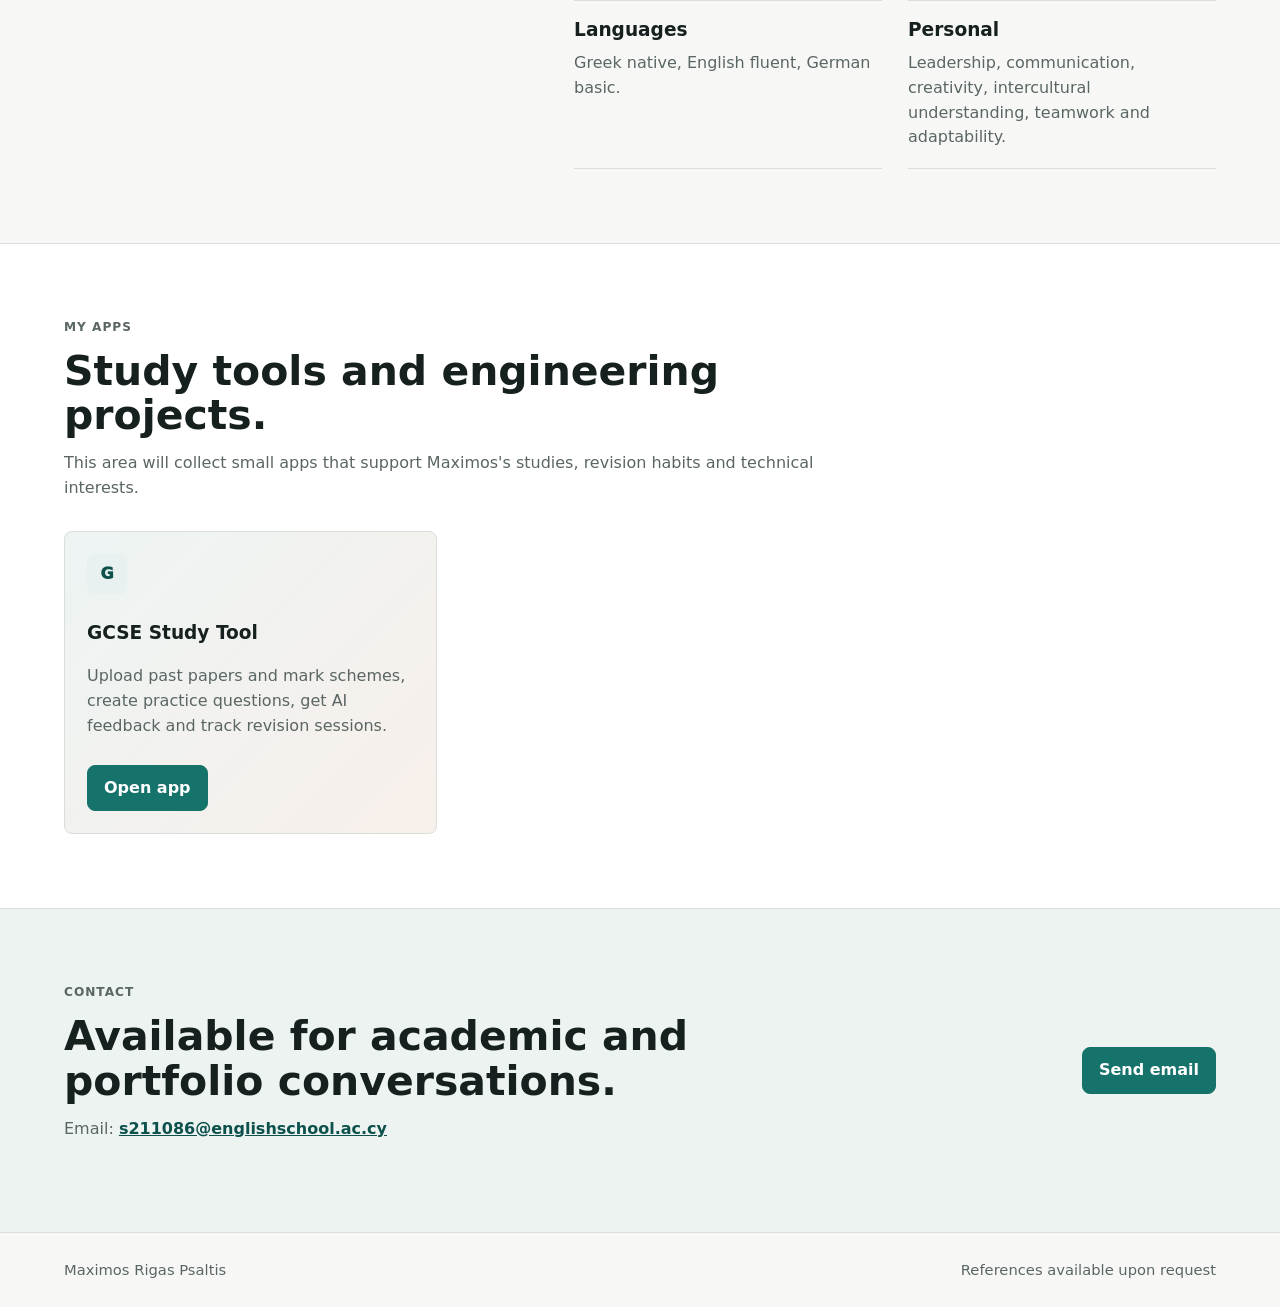
==== commit 3297aaea: "Update CV with IGCSE awards, Physics Olympiad and STEM summer schools" ====
--- a/index.html
+++ b/index.html
@@ -75,8 +75,8 @@
               <span>IGCSE Mathematics</span>
             </div>
             <div>
-              <strong>93%</strong>
-              <span>Physics mock exam</span>
+              <strong>Highest in Cyprus</strong>
+              <span>International GCSE Physics &amp; Geography</span>
             </div>
           </div>
         </div>
@@ -120,13 +120,30 @@
       <section id="results" class="section" aria-labelledby="results-title">
         <div class="section-heading">
           <p class="eyebrow">Academic results</p>
-          <h2 id="results-title">Recent mock examination profile</h2>
+          <h2 id="results-title">IGCSE awards and academic results</h2>
           <p>
-            Year 5 mock report, reporting period 7 January 2026 to 3 April 2026.
+            Two Outstanding Pearson Learner Awards recognise the highest marks in Cyprus in Pearson Edexcel International GCSE Physics and Geography. Five subject Founders’ Awards recognise achievement in Physics, Biology, Geography, Economics and English Literature. The mock results below are from the Year 5 report, covering 7 January 2026 to 3 April 2026.
             Overall behaviour score: Outstanding. Attitude to learning was marked
             Excellent across the examined subjects below.
           </p>
         </div>
+
+        <div class="achievement-grid">
+          <article class="achievement-card highlight-card">
+            <div class="card-icon" aria-hidden="true">P</div>
+            <h3>Outstanding Pearson Learner Awards</h3>
+            <ul>
+              <li>Highest mark in Cyprus: Pearson Edexcel International GCSE Physics.</li>
+              <li>Highest mark in Cyprus: Pearson Edexcel International GCSE Geography.</li>
+            </ul>
+          </article>
+          <article class="achievement-card">
+            <div class="card-icon" aria-hidden="true">F</div>
+            <h3>Five subject Founders’ Awards</h3>
+            <p>Physics, Biology, Geography, Economics and English Literature.</p>
+          </article>
+        </div>
+        <h3>Year 5 mock examination results (January–April 2026)</h3>
 
         <div class="results-grid">
           <article class="result-card">
@@ -183,8 +200,12 @@
 
           <article class="achievement-card">
             <div class="card-icon" aria-hidden="true">T</div>
-            <h3>Technology and STEM</h3>
-            <ul>
+            <h3>Physics, technology and STEM</h3>
+            <ul>
+              <li>Gold award, UK online Physics Olympiad competition, 2026.</li>
+              <li>Participant, UK-LIYSF STEM Summer School, Imperial College London.</li>
+              <li>Participant, STEM Summer School at Pascal, Larnaca, organised by University of Cambridge PhD students, summer 2026.</li>
+              <li>Participant, University of Cyprus Engineering Summer School, 2026.</li>
               <li>Completed Computer Studies from 2022 to 2025.</li>
               <li>Studied computational thinking, programming and artificial intelligence.</li>
               <li>Participated in Astronomy Club, The English School, Year 3.</li>
@@ -229,10 +250,11 @@
             <div class="card-icon" aria-hidden="true">E</div>
             <h3>Engineering direction</h3>
             <p>
-              Maximos's strongest evidence for electrical engineering is the
-              combination of physics, mathematics, computing, disciplined practice
-              and sustained curiosity. This site can grow into a project portfolio
-              with circuits, code, diagrams and build notes.
+              Maximos combines achievement in physics and mathematics with computing
+              skills and participation in STEM and engineering summer schools.
+              His music, team sport and intercultural activities complement these
+              academic interests through disciplined practice, teamwork and
+              communication.
             </p>
           </article>
         </div>
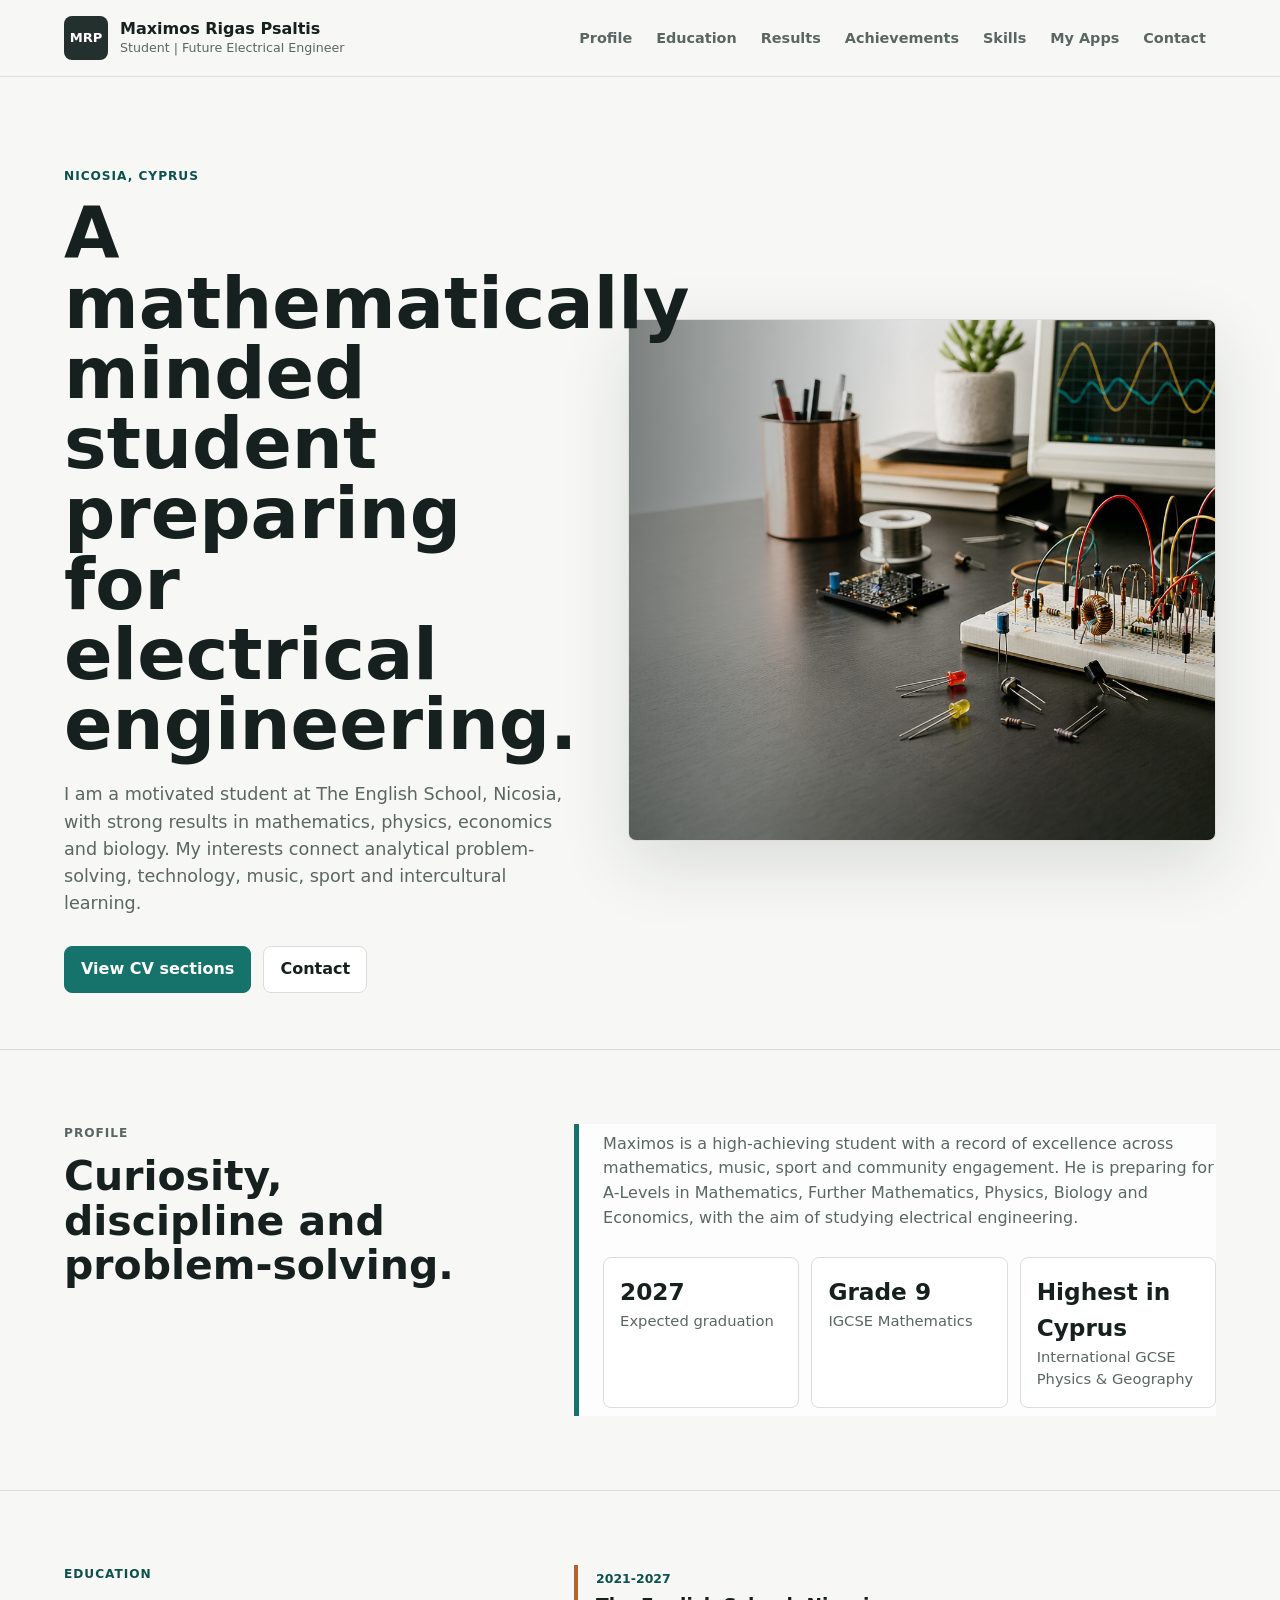
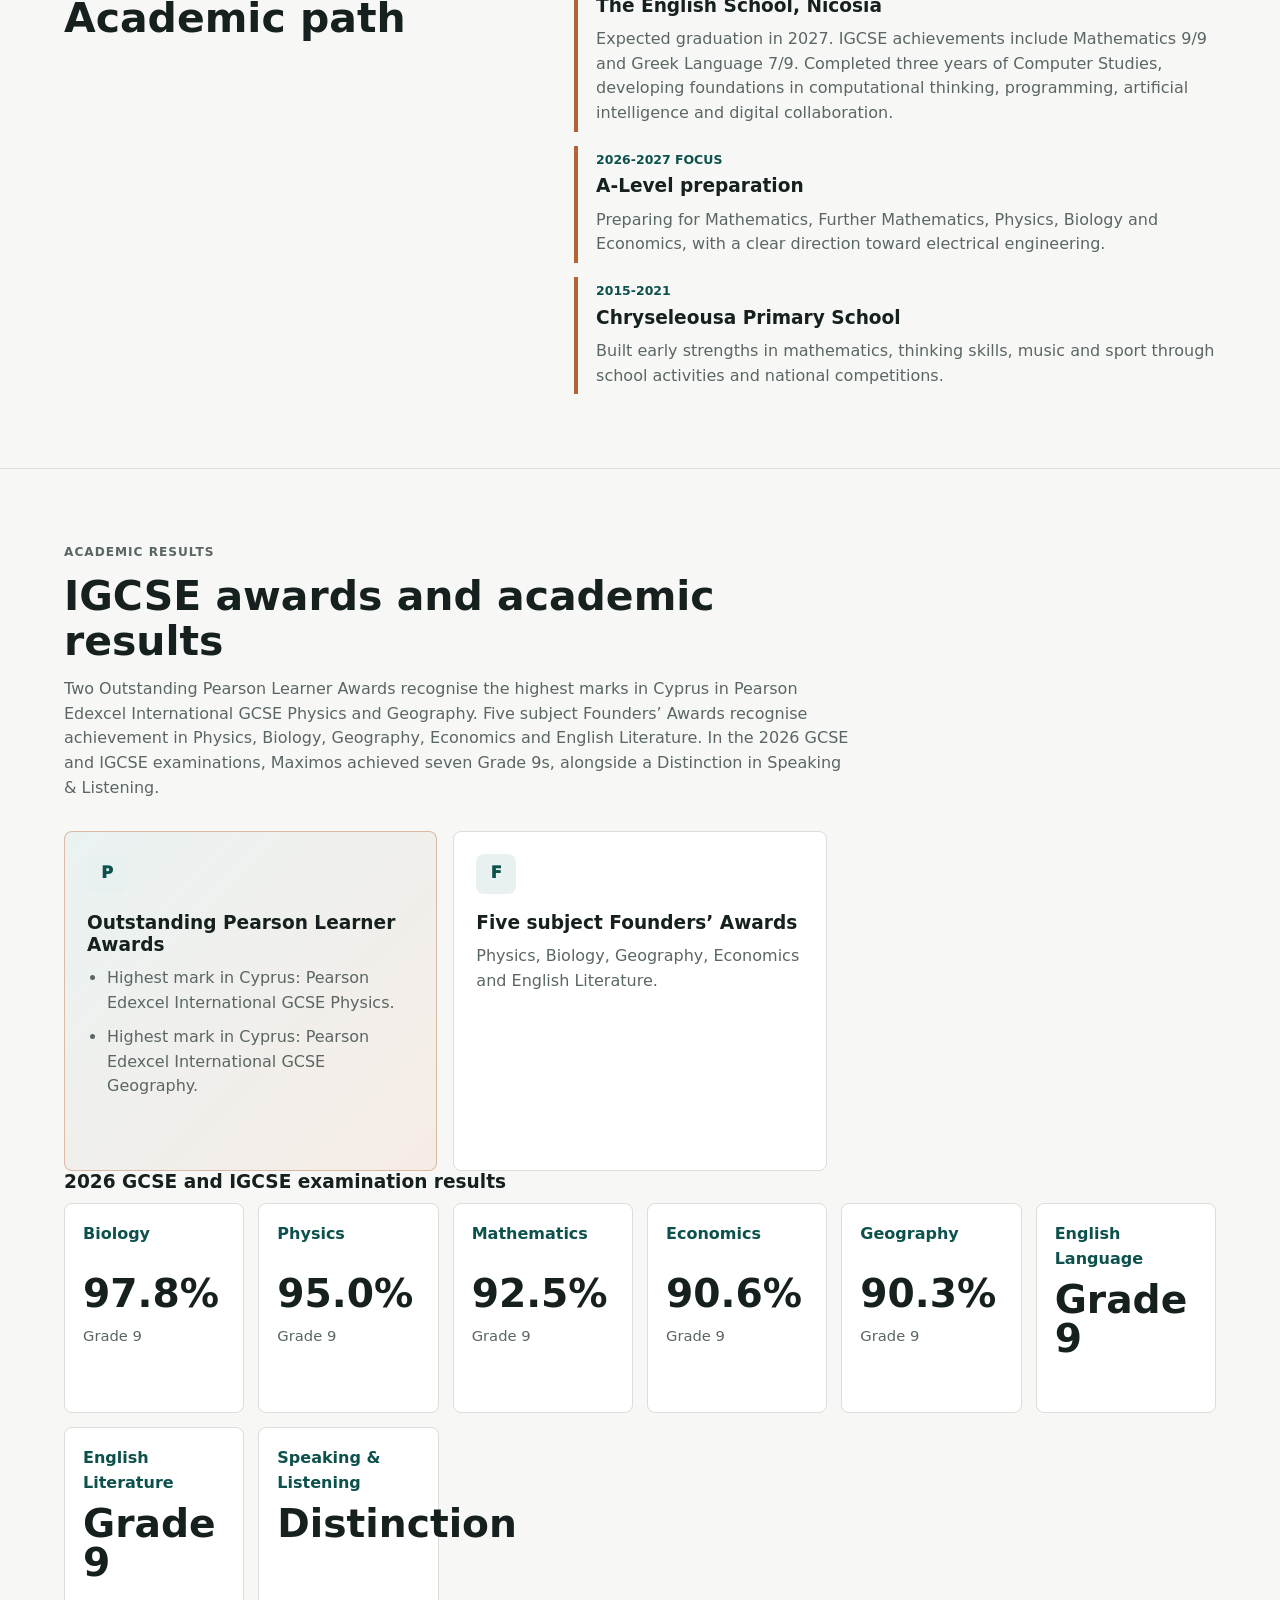
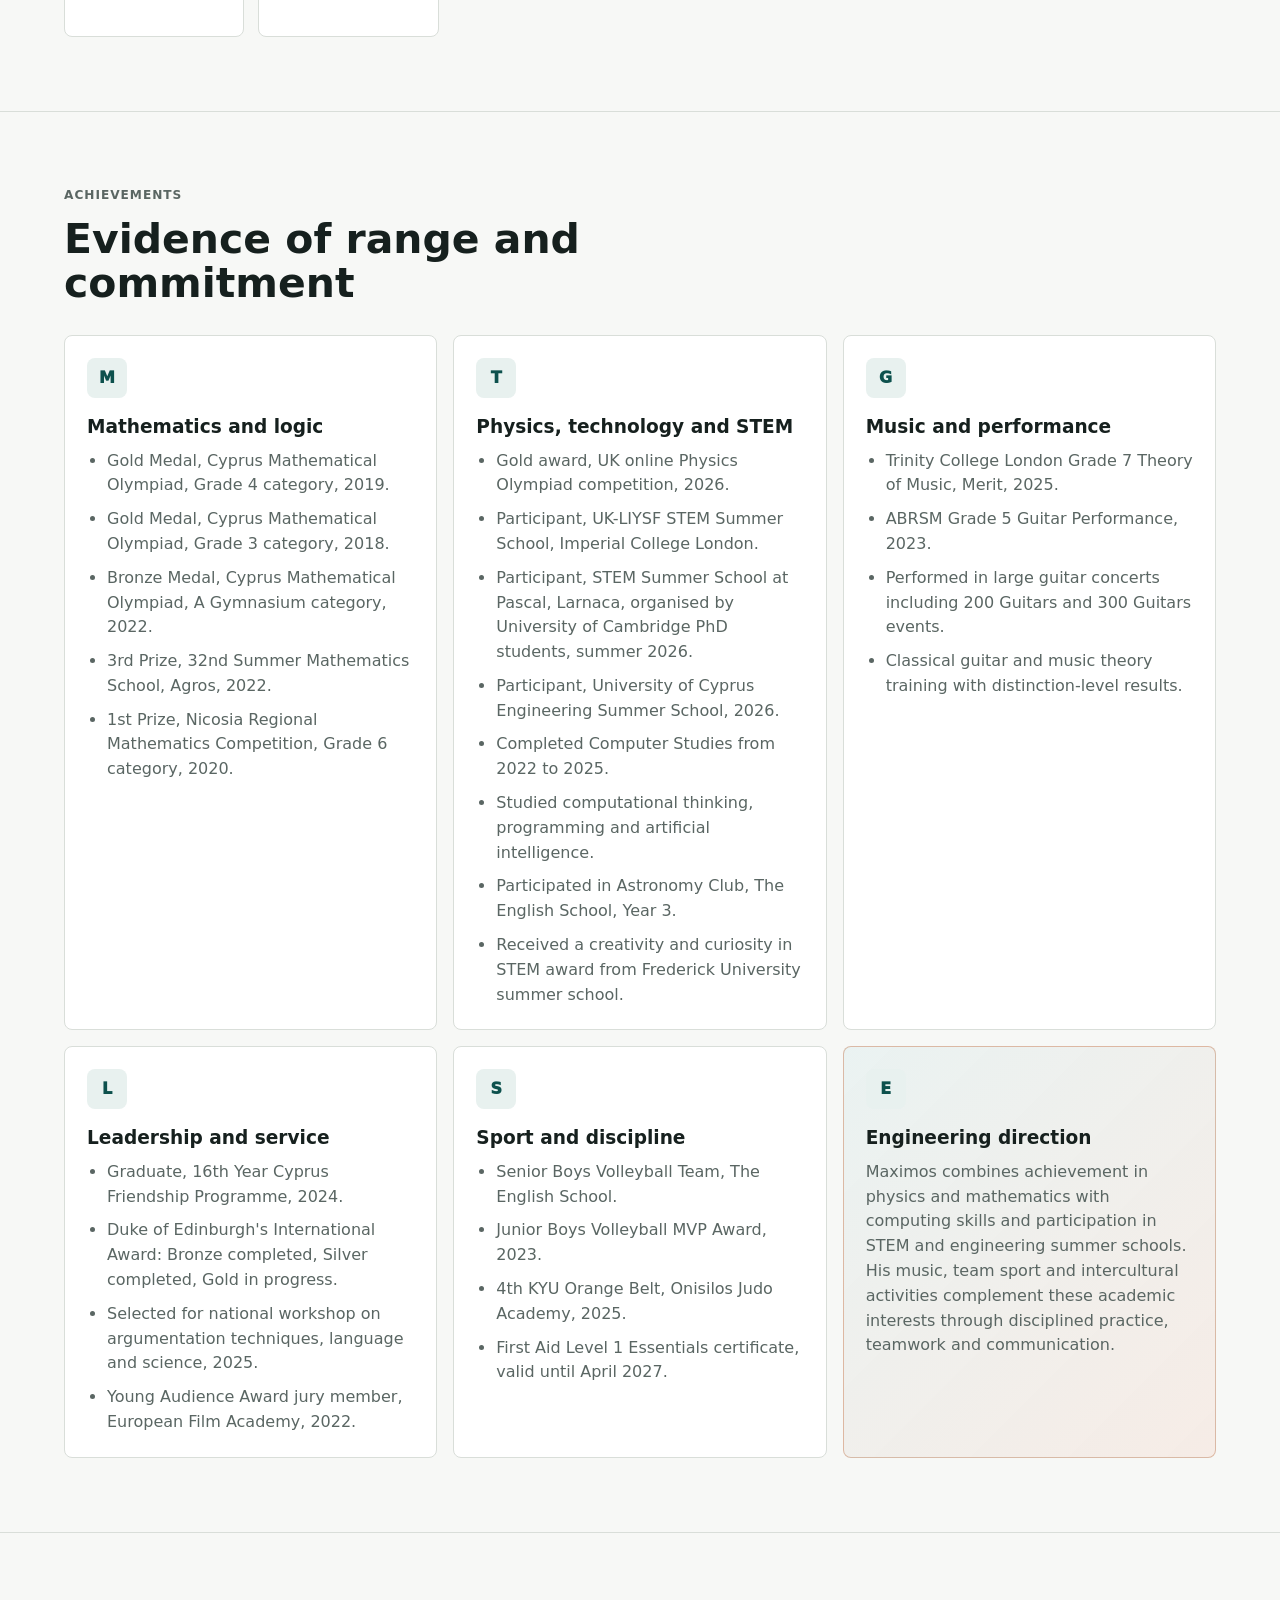
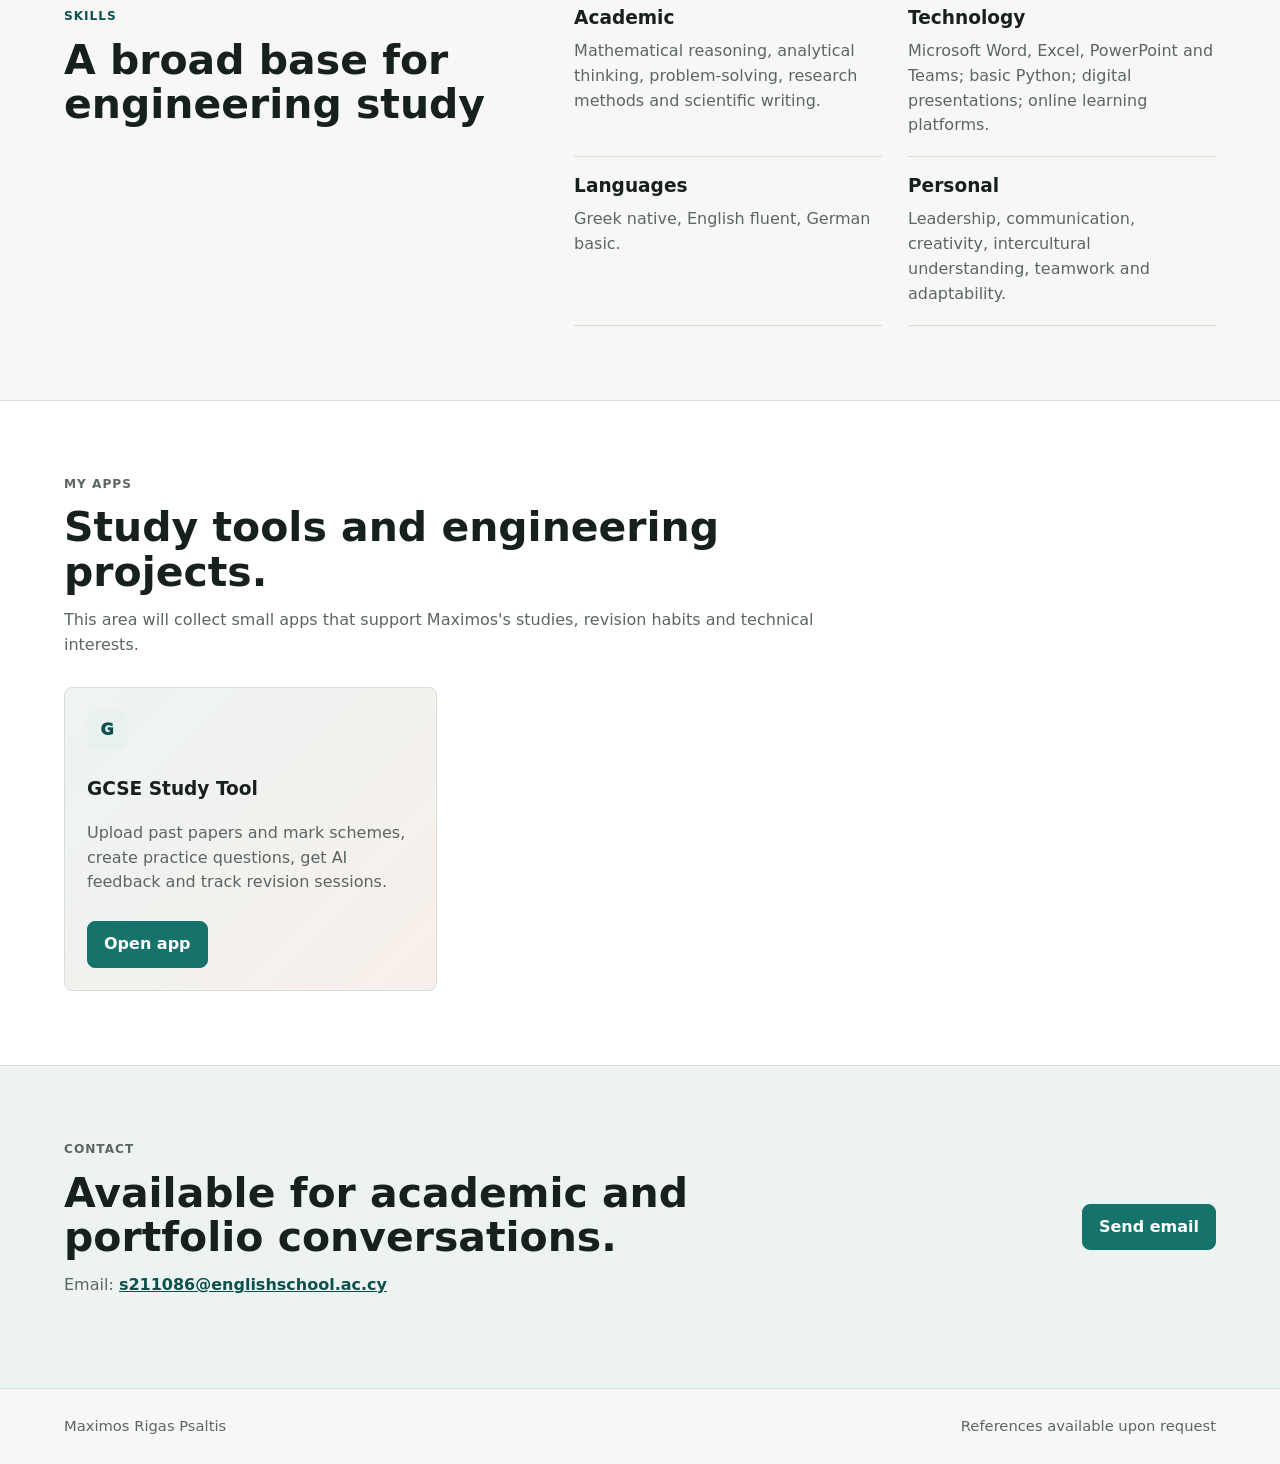
==== commit 987287e6: "Replace mock results with final 2026 GCSE and IGCSE results" ====
--- a/index.html
+++ b/index.html
@@ -122,9 +122,7 @@
           <p class="eyebrow">Academic results</p>
           <h2 id="results-title">IGCSE awards and academic results</h2>
           <p>
-            Two Outstanding Pearson Learner Awards recognise the highest marks in Cyprus in Pearson Edexcel International GCSE Physics and Geography. Five subject Founders’ Awards recognise achievement in Physics, Biology, Geography, Economics and English Literature. The mock results below are from the Year 5 report, covering 7 January 2026 to 3 April 2026.
-            Overall behaviour score: Outstanding. Attitude to learning was marked
-            Excellent across the examined subjects below.
+            Two Outstanding Pearson Learner Awards recognise the highest marks in Cyprus in Pearson Edexcel International GCSE Physics and Geography. Five subject Founders’ Awards recognise achievement in Physics, Biology, Geography, Economics and English Literature. In the 2026 GCSE and IGCSE examinations, Maximos achieved seven Grade 9s, alongside a Distinction in Speaking &amp; Listening.
           </p>
         </div>
 
@@ -143,38 +141,45 @@
             <p>Physics, Biology, Geography, Economics and English Literature.</p>
           </article>
         </div>
-        <h3>Year 5 mock examination results (January–April 2026)</h3>
+        <h3>2026 GCSE and IGCSE examination results</h3>
 
         <div class="results-grid">
           <article class="result-card">
+            <span>Biology</span>
+            <strong>97.8%</strong>
+            <p>Grade 9</p>
+          </article>
+          <article class="result-card">
             <span>Physics</span>
-            <strong>93%</strong>
-            <p>Predicted grade 9; excellent performance in both papers.</p>
+            <strong>95.0%</strong>
+            <p>Grade 9</p>
           </article>
           <article class="result-card">
             <span>Mathematics</span>
-            <strong>93%</strong>
-            <p>Predicted grade 9; strong accuracy and problem-solving.</p>
+            <strong>92.5%</strong>
+            <p>Grade 9</p>
           </article>
           <article class="result-card">
             <span>Economics</span>
-            <strong>92%</strong>
-            <p>Predicted grade 9; rigorous analysis and precise theory.</p>
+            <strong>90.6%</strong>
+            <p>Grade 9</p>
+          </article>
+          <article class="result-card">
+            <span>Geography</span>
+            <strong>90.3%</strong>
+            <p>Grade 9</p>
           </article>
           <article class="result-card">
             <span>English Language</span>
-            <strong>87%</strong>
-            <p>Predicted grade 9; strong comprehension and writing.</p>
-          </article>
-          <article class="result-card">
-            <span>Biology</span>
-            <strong>86%</strong>
-            <p>Predicted grade 9; high attainment and applied knowledge.</p>
-          </article>
-          <article class="result-card">
-            <span>Greek NS</span>
-            <strong>78%</strong>
-            <p>Grade A; strong command of English and translation.</p>
+            <strong>Grade 9</strong>
+          </article>
+          <article class="result-card">
+            <span>English Literature</span>
+            <strong>Grade 9</strong>
+          </article>
+          <article class="result-card">
+            <span>Speaking &amp; Listening</span>
+            <strong>Distinction</strong>
           </article>
         </div>
       </section>
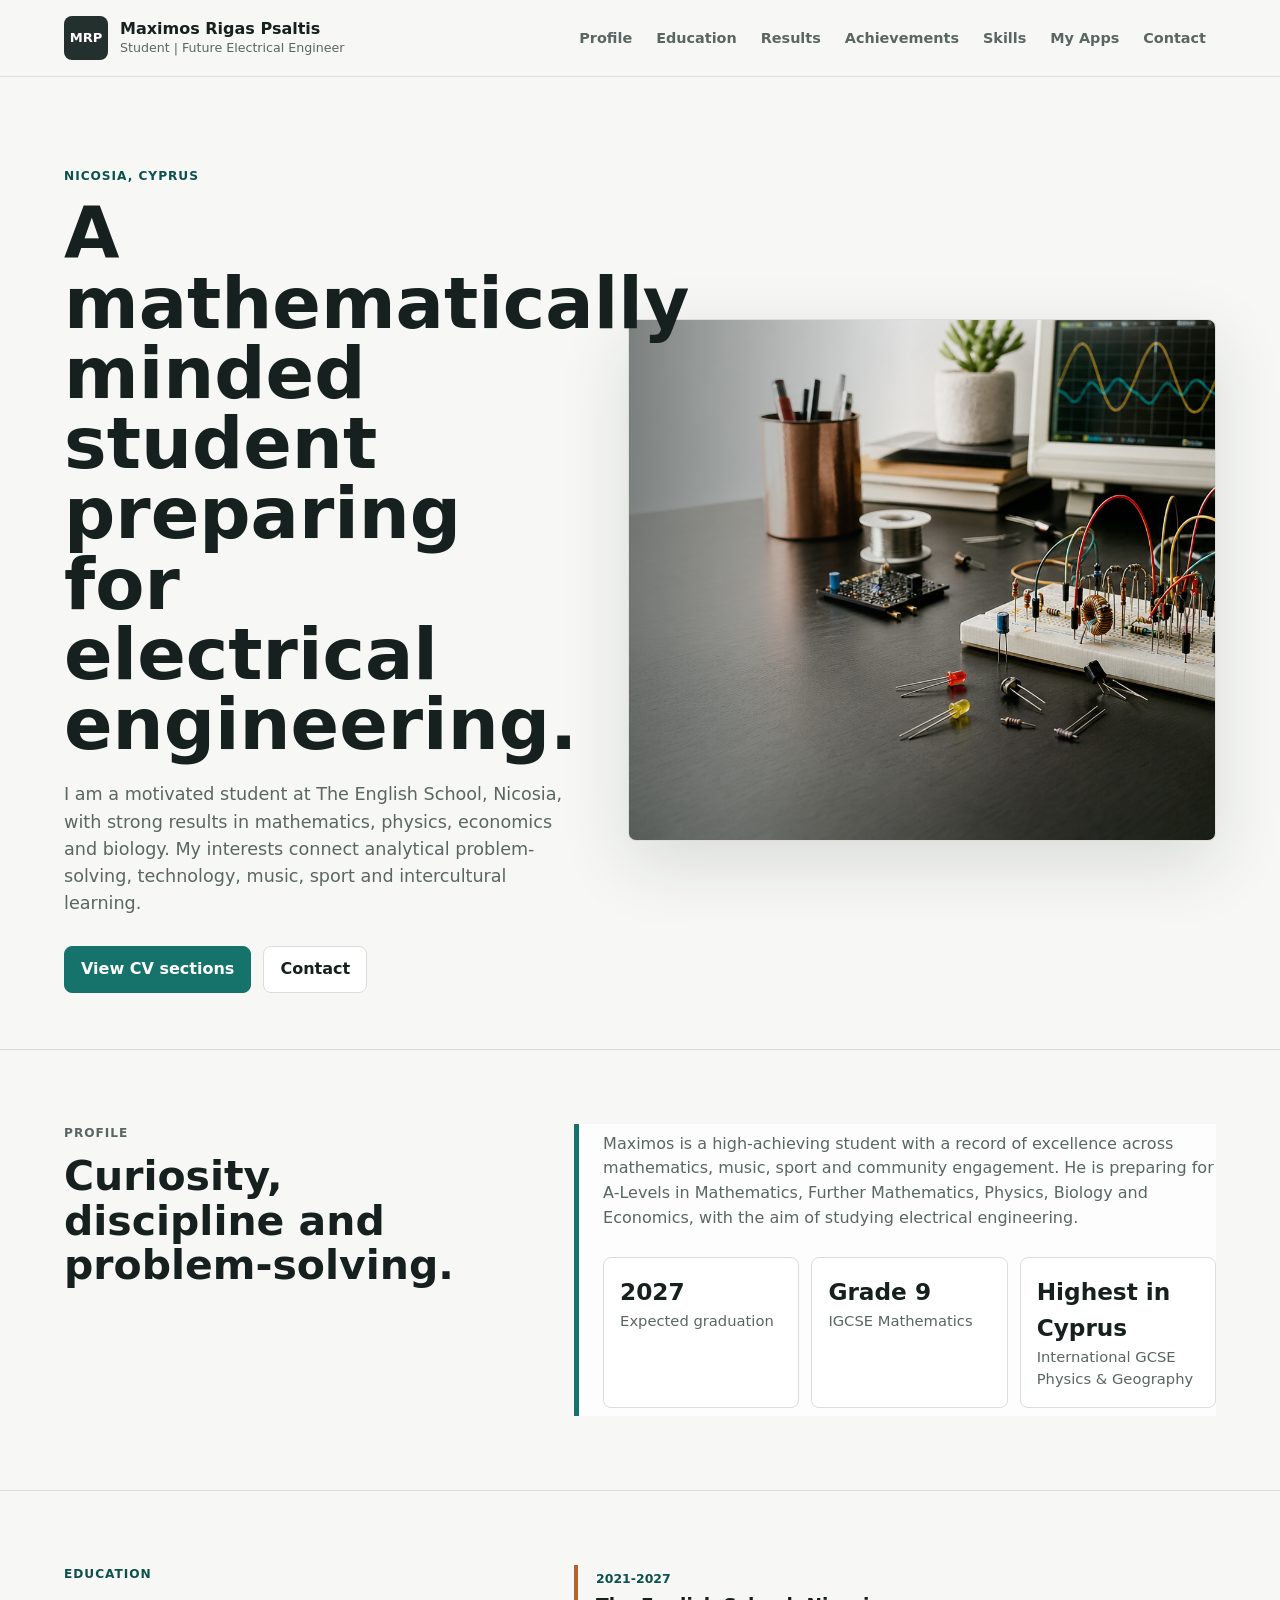
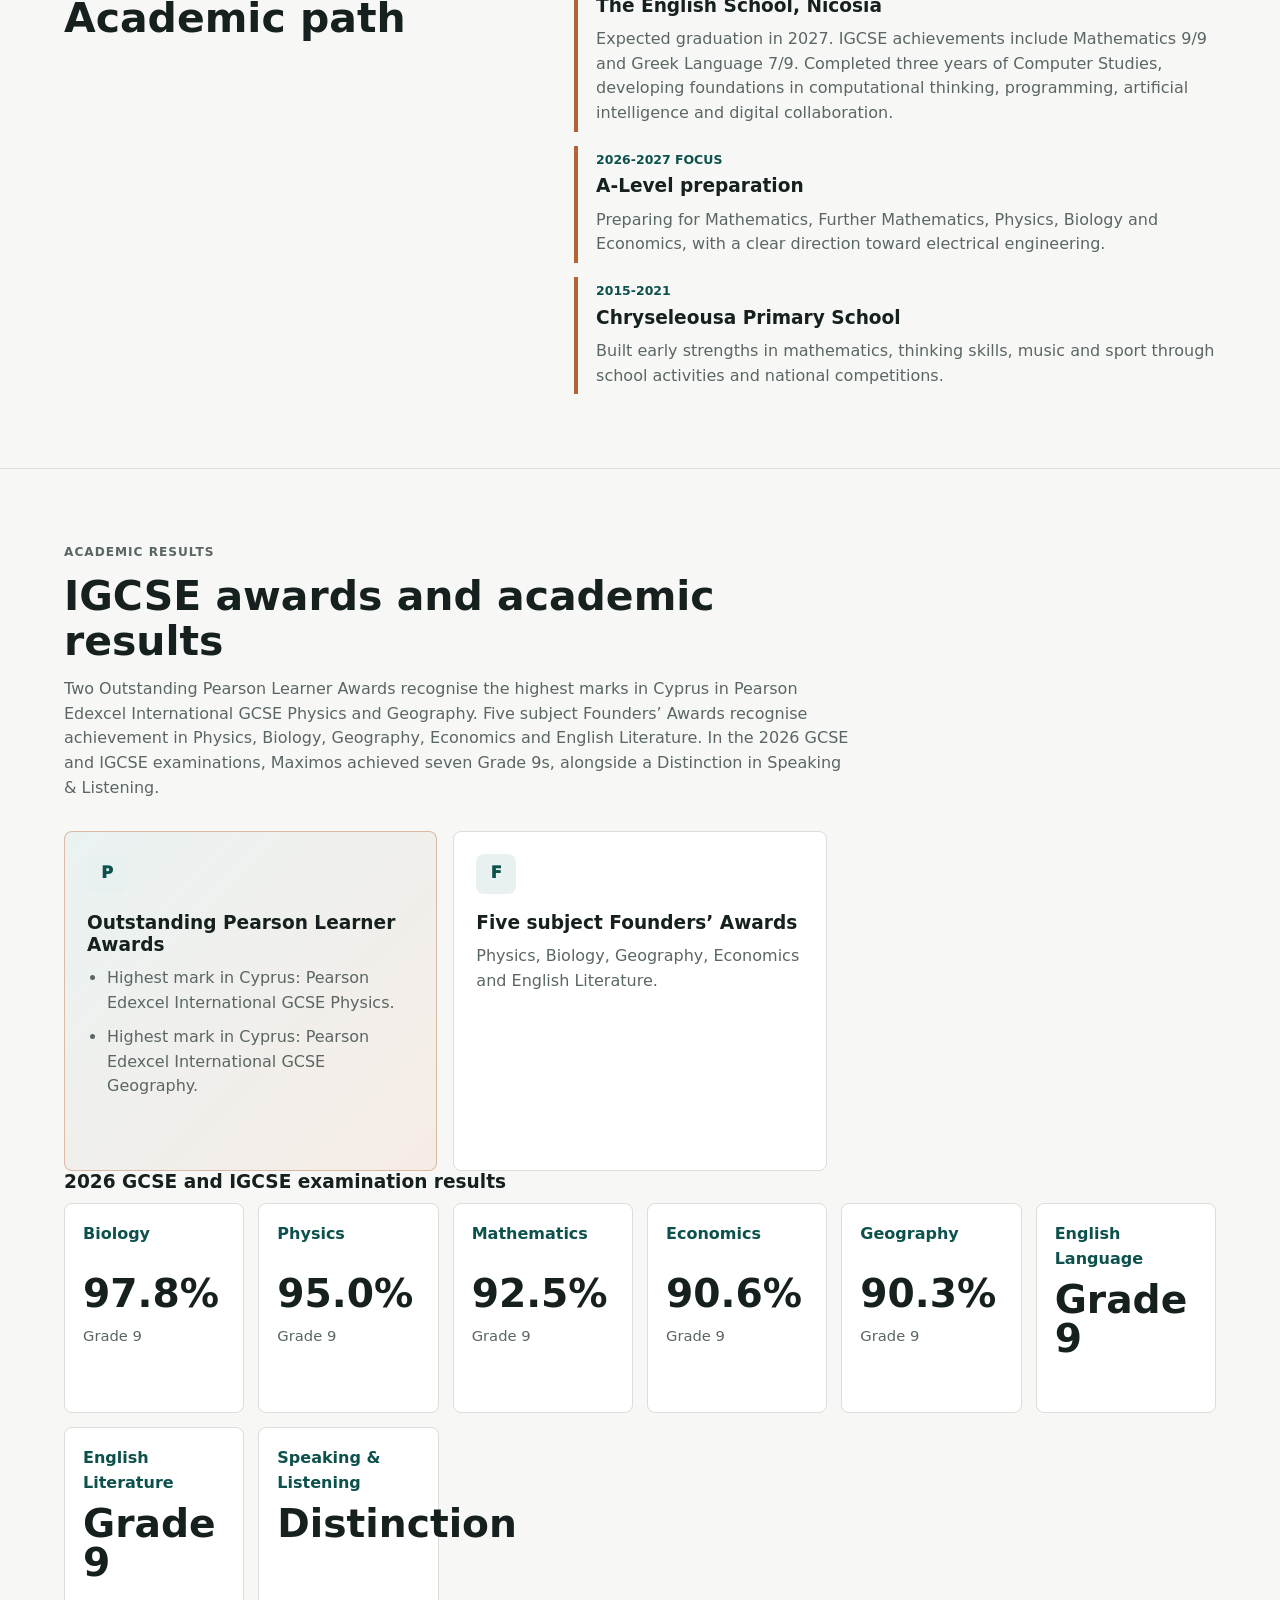
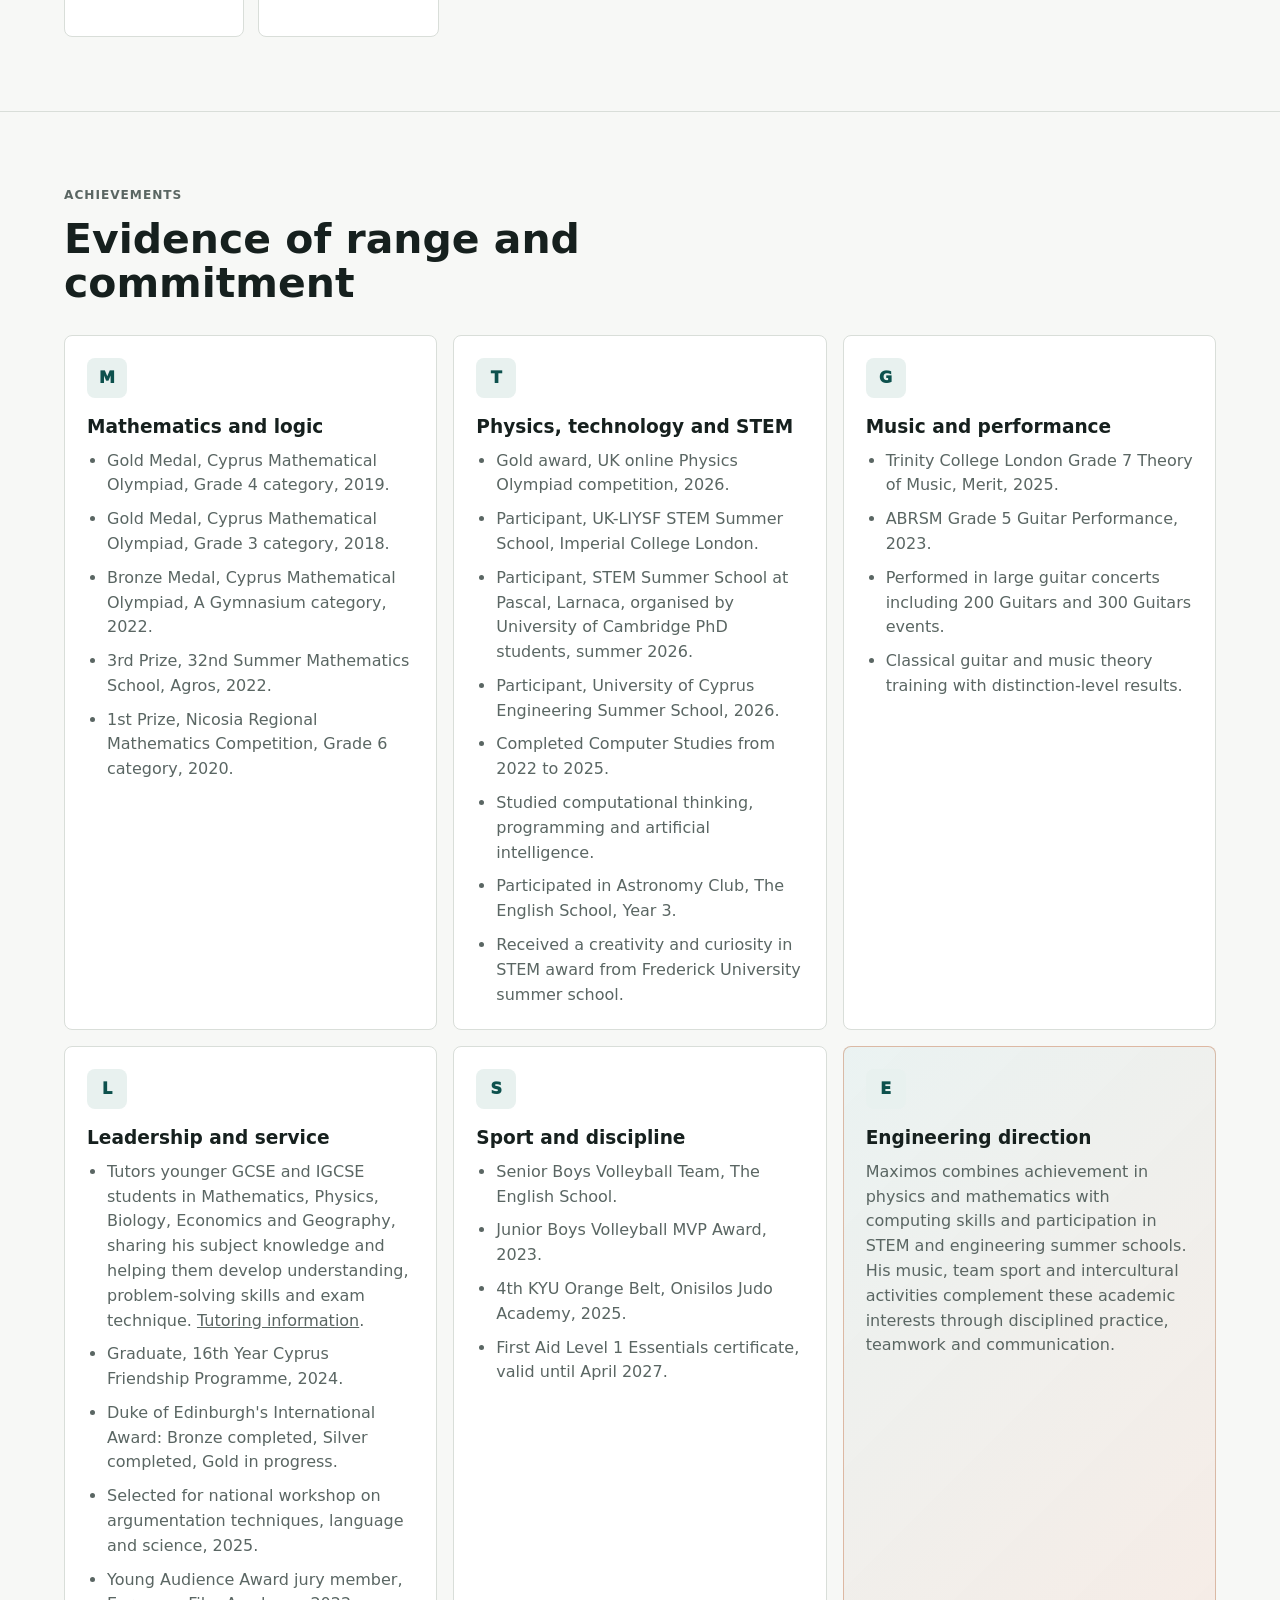
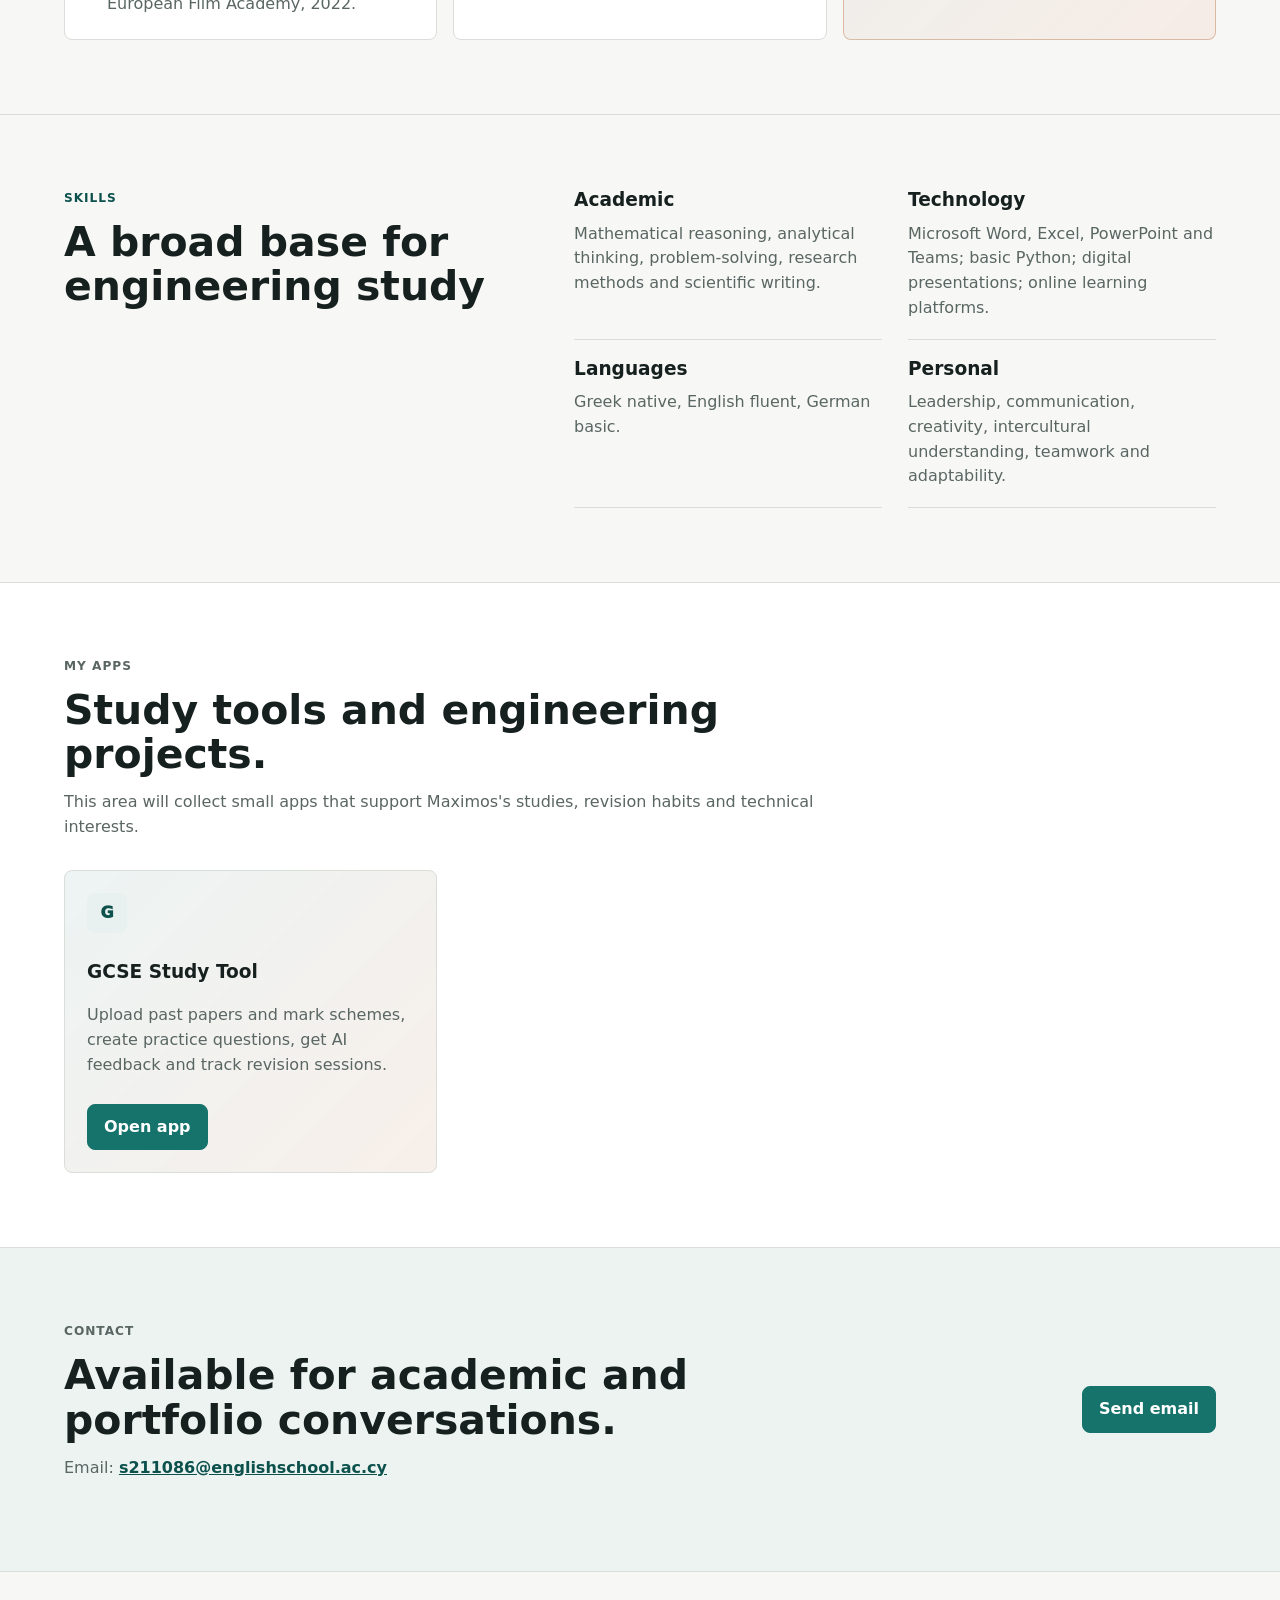
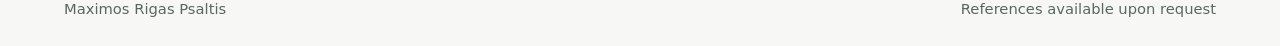
==== commit fb18a727: "Add tutoring younger students to leadership and service" ====
--- a/index.html
+++ b/index.html
@@ -233,6 +233,7 @@
             <div class="card-icon" aria-hidden="true">L</div>
             <h3>Leadership and service</h3>
             <ul>
+              <li>Tutors younger GCSE and IGCSE students in Mathematics, Physics, Biology, Economics and Geography, sharing his subject knowledge and helping them develop understanding, problem-solving skills and exam technique. <a href="https://maximospsaltispython.github.io/igcse-tutoring/" target="_blank" rel="noopener">Tutoring information</a>.</li>
               <li>Graduate, 16th Year Cyprus Friendship Programme, 2024.</li>
               <li>Duke of Edinburgh's International Award: Bronze completed, Silver completed, Gold in progress.</li>
               <li>Selected for national workshop on argumentation techniques, language and science, 2025.</li>
